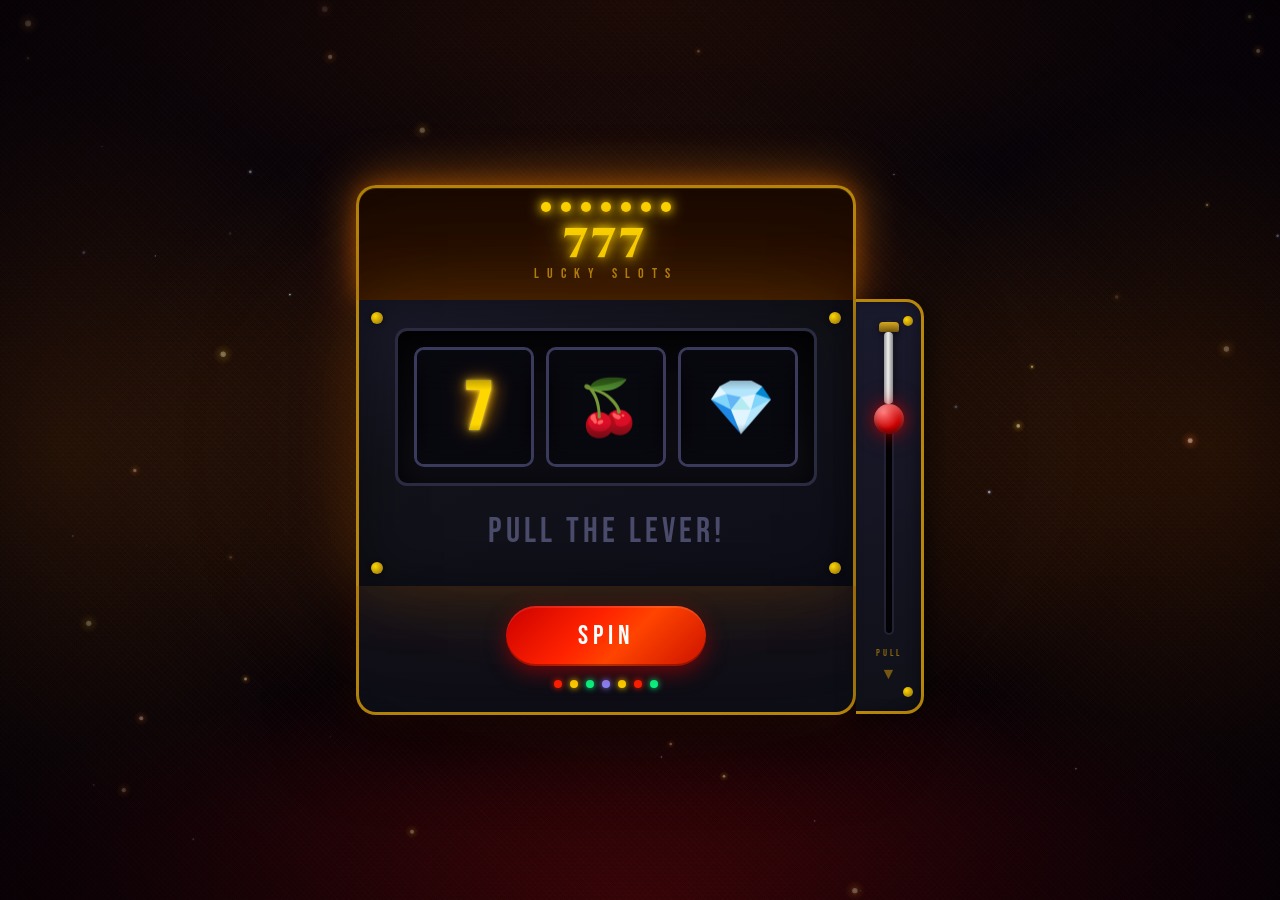
==== 777 jackpot/index.html @ 3c957579 "initial commit" ====
<!doctype html>
<html lang="en">
  <head>
    <meta charset="UTF-8" />
    <meta name="viewport" content="width=device-width, initial-scale=1.0" />
    <title>777 Lucky Slots</title>
    <link
      href="https://fonts.googleapis.com/css2?family=Cinzel+Decorative:wght@700;900&family=Bebas+Neue&family=Rajdhani:wght@400;600;700&display=swap"
      rel="stylesheet"
    />
    <style>
      *,
      *::before,
      *::after {
        box-sizing: border-box;
        margin: 0;
        padding: 0;
      }

      :root {
        --gold: #ffd700;
        --gold-dark: #b8860b;
        --bg-dark: #0a0a0f;
        --accent: #ff4500;
        --green: #00ff88;
        --neon-gold: 0 0 10px #ffd700, 0 0 20px #ffd700, 0 0 40px #b8860b;
      }

      body {
        background: #0a0008;
        min-height: 100vh;
        display: flex;
        align-items: center;
        justify-content: center;
        font-family: "Rajdhani", sans-serif;
        overflow: hidden;
        position: relative;
      }

      /* ── Layer 1: deep casino felt base ── */
      body::before {
        content: "";
        position: fixed;
        inset: 0;
        z-index: 0;
        background:
      /* spotlight halo directly behind machine */
          radial-gradient(
            ellipse 60% 55% at 50% 48%,
            rgba(120, 60, 0, 0.38) 0%,
            transparent 70%
          ),
          /* deep red casino glow from below */
          radial-gradient(
              ellipse 90% 40% at 50% 100%,
              rgba(160, 10, 10, 0.45) 0%,
              transparent 65%
            ),
          /* left amber wall sconce */
          radial-gradient(
              ellipse 35% 60% at 5% 50%,
              rgba(180, 90, 0, 0.22) 0%,
              transparent 70%
            ),
          /* right amber wall sconce */
          radial-gradient(
              ellipse 35% 60% at 95% 50%,
              rgba(180, 90, 0, 0.22) 0%,
              transparent 70%
            ),
          /* top neon bleed */
          radial-gradient(
              ellipse 70% 30% at 50% 0%,
              rgba(100, 40, 0, 0.3) 0%,
              transparent 70%
            ),
          /* base colour — very dark maroon-black */
          linear-gradient(
              160deg,
              #0f0508 0%,
              #080308 40%,
              #0a0205 70%,
              #060106 100%
            );
        pointer-events: none;
      }

      /* ── Layer 2: felt diamond/noise texture via repeating pattern ── */
      body::after {
        content: "";
        position: fixed;
        inset: 0;
        z-index: 1;
        background-image:
      /* subtle diagonal felt weave */
          repeating-linear-gradient(
            45deg,
            transparent 0px,
            transparent 3px,
            rgba(255, 255, 255, 0.012) 3px,
            rgba(255, 255, 255, 0.012) 4px
          ),
          repeating-linear-gradient(
            -45deg,
            transparent 0px,
            transparent 3px,
            rgba(255, 255, 255, 0.008) 3px,
            rgba(255, 255, 255, 0.008) 4px
          ),
          /* scanlines */
          repeating-linear-gradient(
              0deg,
              transparent,
              transparent 2px,
              rgba(0, 0, 0, 0.06) 2px,
              rgba(0, 0, 0, 0.06) 4px
            );
        pointer-events: none;
      }

      /* ── Layer 3: animated floating ember/dust particles (canvas) ── */
      #bg-canvas {
        position: fixed;
        inset: 0;
        width: 100%;
        height: 100%;
        pointer-events: none;
        z-index: 2;
      }

      /* ── Layer 4: vignette frame to pull focus inward ── */
      .vignette {
        position: fixed;
        inset: 0;
        z-index: 3;
        pointer-events: none;
        background: radial-gradient(
          ellipse 85% 85% at 50% 50%,
          transparent 40%,
          rgba(4, 1, 6, 0.55) 75%,
          rgba(2, 0, 4, 0.88) 100%
        );
      }

      #confetti-canvas {
        position: fixed;
        top: 0;
        left: 0;
        width: 100%;
        height: 100%;
        pointer-events: none;
        z-index: 100;
      }

      /* ── outer layout ── */
      .scene {
        position: relative;
        z-index: 2;
        display: flex;
        align-items: stretch;
      }

      .machine-col {
        display: flex;
        flex-direction: column;
        align-items: stretch;
      }

      /* ── MARQUEE ── */
      .marquee {
        background: linear-gradient(180deg, #1a0a00, #2a1200);
        border: 3px solid var(--gold-dark);
        border-bottom: none;
        border-radius: 20px 20px 0 0;
        padding: 14px 60px 18px;
        text-align: center;
        box-shadow:
          0 -6px 50px rgba(255, 140, 0, 0.45),
          0 -2px 20px rgba(255, 100, 0, 0.3),
          inset 0 1px 0 rgba(255, 215, 0, 0.15);
      }
      .marquee-lights {
        display: flex;
        justify-content: center;
        gap: 10px;
        margin-bottom: 8px;
      }
      .marquee-light {
        width: 10px;
        height: 10px;
        border-radius: 50%;
        background: var(--gold);
        box-shadow:
          0 0 8px var(--gold),
          0 0 16px var(--gold);
        animation: blink 1s infinite;
      }
      .marquee-light:nth-child(2) {
        animation-delay: 0.15s;
      }
      .marquee-light:nth-child(3) {
        animation-delay: 0.3s;
      }
      .marquee-light:nth-child(4) {
        animation-delay: 0.45s;
      }
      .marquee-light:nth-child(5) {
        animation-delay: 0.6s;
      }
      .marquee-light:nth-child(6) {
        animation-delay: 0.75s;
      }
      .marquee-light:nth-child(7) {
        animation-delay: 0.9s;
      }
      @keyframes blink {
        0%,
        100% {
          opacity: 1;
        }
        50% {
          opacity: 0.15;
        }
      }

      .marquee h1 {
        font-family: "Cinzel Decorative", serif;
        font-size: 2.6rem;
        font-weight: 900;
        color: var(--gold);
        text-shadow: var(--neon-gold);
        letter-spacing: 4px;
        line-height: 1;
      }
      .marquee-sub {
        font-family: "Bebas Neue", sans-serif;
        font-size: 0.9rem;
        color: var(--gold-dark);
        letter-spacing: 8px;
        margin-top: 3px;
      }

      /* ── MACHINE BODY ── */
      .machine {
        background: linear-gradient(
          160deg,
          #1c1c2e 0%,
          #12121a 40%,
          #0e0e1a 100%
        );
        border: 3px solid var(--gold-dark);
        border-top: none;
        border-bottom: none;
        padding: 28px 36px;
        position: relative;
        width: 500px;
        box-shadow:
          inset 0 0 60px rgba(0, 0, 0, 0.5),
          0 0 60px rgba(180, 100, 0, 0.25),
          0 0 120px rgba(120, 60, 0, 0.18),
          0 0 200px rgba(80, 30, 0, 0.12);
      }
      .rivet {
        position: absolute;
        width: 12px;
        height: 12px;
        border-radius: 50%;
        background: radial-gradient(circle at 35% 35%, #ffd700, #8b6914);
        box-shadow: 0 0 4px rgba(0, 0, 0, 0.5);
      }
      .rivet.tl {
        top: 12px;
        left: 12px;
      }
      .rivet.tr {
        top: 12px;
        right: 12px;
      }
      .rivet.bl {
        bottom: 12px;
        left: 12px;
      }
      .rivet.br {
        bottom: 12px;
        right: 12px;
      }

      /* ── REELS ── */
      .reels-container {
        display: flex;
        gap: 12px;
        justify-content: center;
        background: linear-gradient(180deg, #050508, #0d0d14);
        border: 3px solid #2a2a40;
        border-radius: 12px;
        padding: 16px;
        box-shadow: inset 0 4px 30px rgba(0, 0, 0, 0.8);
        position: relative;
      }
      .payline {
        position: absolute;
        top: 50%;
        left: 0;
        right: 0;
        height: 2px;
        background: linear-gradient(
          90deg,
          transparent,
          rgba(255, 80, 0, 0.5) 20%,
          rgba(255, 80, 0, 0.8) 50%,
          rgba(255, 80, 0, 0.5) 80%,
          transparent
        );
        transform: translateY(-50%);
        pointer-events: none;
        z-index: 10;
      }
      .payline::before,
      .payline::after {
        content: "";
        position: absolute;
        top: 50%;
        transform: translateY(-50%);
        width: 8px;
        height: 8px;
        border-radius: 50%;
        background: var(--accent);
        box-shadow: 0 0 8px var(--accent);
      }
      .payline::before {
        left: 10px;
      }
      .payline::after {
        right: 10px;
      }

      .reel-slot {
        width: 120px;
        height: 120px;
        border: 3px solid #3a3a5c;
        border-radius: 10px;
        overflow: hidden;
        position: relative;
        background: #08080f;
        box-shadow: inset 0 0 20px rgba(0, 0, 0, 0.9);
      }
      .reel-slot::before {
        content: "";
        position: absolute;
        top: 0;
        left: 0;
        right: 0;
        height: 35%;
        background: linear-gradient(
          180deg,
          rgba(8, 8, 15, 1) 0%,
          transparent 100%
        );
        z-index: 5;
        pointer-events: none;
      }
      .reel-slot::after {
        content: "";
        position: absolute;
        bottom: 0;
        left: 0;
        right: 0;
        height: 35%;
        background: linear-gradient(
          0deg,
          rgba(8, 8, 15, 1) 0%,
          transparent 100%
        );
        z-index: 5;
        pointer-events: none;
      }
      .reel-strip {
        display: flex;
        flex-direction: column;
        position: absolute;
        width: 100%;
        will-change: transform;
      }
      .reel-symbol {
        width: 120px;
        height: 120px;
        display: flex;
        align-items: center;
        justify-content: center;
        font-size: 3.4rem;
        flex-shrink: 0;
        user-select: none;
      }
      .reel-symbol.is-seven {
        font-family: "Bebas Neue", sans-serif;
        font-size: 4.2rem;
        font-weight: 900;
        color: #ffd700;
        text-shadow:
          0 0 10px #ffd700,
          0 0 22px #ff8c00,
          0 0 3px #fff;
      }
      .reel-slot.win-glow {
        border-color: var(--gold);
        animation: reelPulse 0.5s ease-in-out infinite alternate;
      }
      @keyframes reelPulse {
        from {
          box-shadow:
            inset 0 0 20px rgba(255, 215, 0, 0.1),
            0 0 20px rgba(255, 215, 0, 0.4);
        }
        to {
          box-shadow:
            inset 0 0 30px rgba(255, 215, 0, 0.2),
            0 0 50px rgba(255, 215, 0, 0.7),
            0 0 80px rgba(255, 165, 0, 0.3);
        }
      }

      /* ── STATUS ── */
      .status-area {
        margin-top: 20px;
        text-align: center;
        height: 52px;
        display: flex;
        align-items: center;
        justify-content: center;
      }
      .status-text {
        font-family: "Bebas Neue", sans-serif;
        font-size: 2.2rem;
        letter-spacing: 4px;
        color: #4a4a6a;
        transition: all 0.3s;
      }
      .status-text.idle {
        color: #4a4a6a;
      }
      .status-text.spinning {
        color: var(--gold-dark);
        animation: spinPulse 0.6s ease-in-out infinite alternate;
      }
      @keyframes spinPulse {
        from {
          opacity: 0.7;
        }
        to {
          opacity: 1;
          text-shadow: 0 0 10px rgba(255, 165, 0, 0.5);
        }
      }
      .status-text.win {
        color: var(--gold);
        text-shadow: var(--neon-gold);
        font-size: 2.6rem;
        animation: jackpotAnim 0.4s ease-in-out infinite alternate;
      }
      @keyframes jackpotAnim {
        from {
          transform: scale(1);
          text-shadow: var(--neon-gold);
        }
        to {
          transform: scale(1.07);
          text-shadow:
            0 0 20px #ffd700,
            0 0 50px #ffd700,
            0 0 100px #b8860b;
        }
      }
      .status-text.lose {
        color: #8a2020;
        font-size: 2rem;
      }

      /* ── BOTTOM PANEL ── */
      .bottom-panel {
        background: linear-gradient(180deg, #12121a 0%, #0e0e16 100%);
        border: 3px solid var(--gold-dark);
        border-top: none;
        border-radius: 0 0 20px 20px;
        padding: 20px 36px 24px;
        display: flex;
        flex-direction: column;
        align-items: center;
        gap: 14px;
        box-shadow:
          0 20px 80px rgba(0, 0, 0, 0.7),
          0 8px 40px rgba(150, 60, 0, 0.2);
      }
      .spin-btn {
        width: 200px;
        height: 60px;
        border: none;
        border-radius: 50px;
        background: linear-gradient(
          135deg,
          #cc0000 0%,
          #ff2200 40%,
          #ff4400 60%,
          #cc1100 100%
        );
        color: white;
        font-family: "Bebas Neue", sans-serif;
        font-size: 1.7rem;
        letter-spacing: 5px;
        cursor: pointer;
        position: relative;
        overflow: hidden;
        box-shadow:
          0 6px 20px rgba(200, 0, 0, 0.5),
          0 2px 0 rgba(255, 255, 255, 0.1) inset,
          0 -2px 0 rgba(0, 0, 0, 0.3) inset;
        transition: all 0.15s;
        outline: none;
      }
      .spin-btn::before {
        content: "";
        position: absolute;
        top: 0;
        left: -100%;
        width: 60%;
        height: 100%;
        background: linear-gradient(
          90deg,
          transparent,
          rgba(255, 255, 255, 0.15),
          transparent
        );
        transform: skewX(-20deg);
        transition: left 0.5s;
      }
      .spin-btn:hover:not(:disabled)::before {
        left: 150%;
      }
      .spin-btn:hover:not(:disabled) {
        transform: translateY(-2px);
        box-shadow:
          0 10px 30px rgba(200, 0, 0, 0.6),
          0 0 40px rgba(255, 50, 0, 0.3),
          0 2px 0 rgba(255, 255, 255, 0.1) inset;
      }
      .spin-btn:active:not(:disabled) {
        transform: translateY(1px);
        box-shadow: 0 2px 10px rgba(200, 0, 0, 0.4);
      }
      .spin-btn:disabled {
        background: linear-gradient(135deg, #4a1a1a, #3a1010);
        color: #7a3a3a;
        cursor: not-allowed;
        box-shadow: none;
      }
      .bottom-lights {
        display: flex;
        gap: 8px;
      }
      .bottom-light {
        width: 8px;
        height: 8px;
        border-radius: 50%;
        animation: blink 1.2s infinite;
      }
      .bottom-light:nth-child(1) {
        background: #ff2200;
        box-shadow: 0 0 6px #ff2200;
      }
      .bottom-light:nth-child(2) {
        background: var(--gold);
        box-shadow: 0 0 6px var(--gold);
        animation-delay: 0.2s;
      }
      .bottom-light:nth-child(3) {
        background: var(--green);
        box-shadow: 0 0 6px var(--green);
        animation-delay: 0.4s;
      }
      .bottom-light:nth-child(4) {
        background: #8888ff;
        box-shadow: 0 0 6px #8888ff;
        animation-delay: 0.6s;
      }
      .bottom-light:nth-child(5) {
        background: var(--gold);
        box-shadow: 0 0 6px var(--gold);
        animation-delay: 0.8s;
      }
      .bottom-light:nth-child(6) {
        background: #ff2200;
        box-shadow: 0 0 6px #ff2200;
        animation-delay: 1s;
      }
      .bottom-light:nth-child(7) {
        background: var(--green);
        box-shadow: 0 0 6px var(--green);
        animation-delay: 1.2s;
      }

      /* ── WIN FLASH ── */
      .win-flash {
        position: fixed;
        inset: 0;
        background: radial-gradient(
          ellipse at center,
          rgba(255, 215, 0, 0.15),
          transparent 70%
        );
        pointer-events: none;
        z-index: 50;
        opacity: 0;
        transition: opacity 0.3s;
      }
      .win-flash.active {
        opacity: 1;
        animation: flashPulse 0.45s ease-in-out 5;
      }
      @keyframes flashPulse {
        0%,
        100% {
          opacity: 0;
        }
        50% {
          opacity: 1;
        }
      }

      /* ══════════════════════════════════════
     LEVER SIDEBAR
  ══════════════════════════════════════ */
      .lever-col {
        display: flex;
        align-items: flex-start;
        /* push lever down so it aligns with machine body, not marquee */
      }

      .lever-housing {
        width: 68px;
        background: linear-gradient(160deg, #1a1a2e, #101018);
        border: 3px solid var(--gold-dark);
        border-left: none;
        border-radius: 0 18px 18px 0;
        display: flex;
        flex-direction: column;
        align-items: center;
        padding: 18px 0 26px;
        position: relative;
        box-shadow:
          6px 0 24px rgba(0, 0, 0, 0.5),
          inset -4px 0 12px rgba(0, 0, 0, 0.3);
        /* height will be set to match machine body + bottom panel by JS */
      }

      /* decorative side rivets */
      .lever-housing::before,
      .lever-housing::after {
        content: "";
        position: absolute;
        right: 8px;
        width: 10px;
        height: 10px;
        border-radius: 50%;
        background: radial-gradient(circle at 35% 35%, #ffd700, #8b6914);
      }
      .lever-housing::before {
        top: 14px;
      }
      .lever-housing::after {
        bottom: 14px;
      }

      /* track groove */
      .lever-track {
        width: 10px;
        flex: 1;
        background: linear-gradient(180deg, #030305, #080810);
        border: 2px solid #222235;
        border-radius: 5px;
        position: relative;
        box-shadow:
          inset 0 2px 10px rgba(0, 0, 0, 0.9),
          inset 0 0 4px rgba(0, 0, 0, 0.6);
        overflow: visible;
      }

      /* the moving arm */
      .lever-arm {
        position: absolute;
        left: 50%;
        top: 0;
        transform: translateX(-50%);
        display: flex;
        flex-direction: column;
        align-items: center;
        cursor: pointer;
        z-index: 4;
        /* top is set by JS */
      }
      .lever-arm:hover .lever-ball {
        box-shadow:
          0 0 22px rgba(255, 60, 0, 0.9),
          0 0 44px rgba(200, 0, 0, 0.6),
          inset 0 3px 8px rgba(255, 255, 255, 0.35);
      }

      /* mount bracket at very top of arm */
      .lever-mount {
        width: 20px;
        height: 10px;
        background: linear-gradient(180deg, #d4a820, #7a5a10);
        border-radius: 4px 4px 2px 2px;
        box-shadow: 0 2px 6px rgba(0, 0, 0, 0.5);
        flex-shrink: 0;
      }

      /* shaft */
      .lever-shaft {
        width: 9px;
        height: 72px;
        background: linear-gradient(90deg, #999 0%, #eee 45%, #888 100%);
        border-radius: 4px;
        box-shadow: 2px 0 6px rgba(0, 0, 0, 0.4);
        flex-shrink: 0;
      }

      /* knob ball */
      .lever-ball {
        width: 30px;
        height: 30px;
        border-radius: 50%;
        background: radial-gradient(
          circle at 33% 28%,
          #ff7777,
          #cc0000 58%,
          #880000
        );
        box-shadow:
          0 0 14px rgba(200, 0, 0, 0.65),
          0 0 28px rgba(255, 0, 0, 0.3),
          inset 0 4px 7px rgba(255, 255, 255, 0.28),
          inset 0 -3px 5px rgba(0, 0, 0, 0.45);
        flex-shrink: 0;
        transition: box-shadow 0.2s;
      }

      /* PULL label + hint arrow */
      .lever-label {
        font-family: "Bebas Neue", sans-serif;
        font-size: 0.6rem;
        letter-spacing: 3px;
        color: var(--gold-dark);
        text-align: center;
        margin-top: 12px;
        user-select: none;
        opacity: 0.7;
      }
      .lever-arrow {
        color: var(--gold-dark);
        font-size: 1rem;
        margin-top: 5px;
        animation: bounce 1.1s ease-in-out infinite;
        opacity: 0.6;
        user-select: none;
      }
      @keyframes bounce {
        0%,
        100% {
          transform: translateY(0);
        }
        50% {
          transform: translateY(6px);
        }
      }
      .lever-arrow.hidden {
        opacity: 0;
        animation: none;
      }
    </style>
  </head>
  <body>
    <canvas id="bg-canvas"></canvas>
    <div class="vignette"></div>
    <canvas id="confetti-canvas"></canvas>
    <div class="win-flash" id="winFlash"></div>

    <div class="scene">
      <!-- ── machine ── -->
      <div class="machine-col">
        <div class="marquee">
          <div class="marquee-lights">
            <div class="marquee-light"></div>
            <div class="marquee-light"></div>
            <div class="marquee-light"></div>
            <div class="marquee-light"></div>
            <div class="marquee-light"></div>
            <div class="marquee-light"></div>
            <div class="marquee-light"></div>
          </div>
          <h1>777</h1>
          <div class="marquee-sub">Lucky Slots</div>
        </div>

        <div class="machine" id="machineBody">
          <div class="rivet tl"></div>
          <div class="rivet tr"></div>
          <div class="rivet bl"></div>
          <div class="rivet br"></div>

          <div class="reels-container">
            <!-- <div class="payline"></div> -->
            <div class="reel-slot" id="reel0">
              <div class="reel-strip" id="strip0"></div>
            </div>
            <div class="reel-slot" id="reel1">
              <div class="reel-strip" id="strip1"></div>
            </div>
            <div class="reel-slot" id="reel2">
              <div class="reel-strip" id="strip2"></div>
            </div>
          </div>

          <div class="status-area">
            <div class="status-text idle" id="statusText">PULL THE LEVER!</div>
          </div>
        </div>

        <div class="bottom-panel" id="bottomPanel">
          <button class="spin-btn" id="spinBtn">SPIN</button>
          <div class="bottom-lights">
            <div class="bottom-light"></div>
            <div class="bottom-light"></div>
            <div class="bottom-light"></div>
            <div class="bottom-light"></div>
            <div class="bottom-light"></div>
            <div class="bottom-light"></div>
            <div class="bottom-light"></div>
          </div>
        </div>
      </div>

      <!-- ── lever ── -->
      <div class="lever-col" id="leverCol">
        <div class="lever-housing" id="leverHousing">
          <div class="lever-track" id="leverTrack">
            <div class="lever-arm" id="leverArm">
              <div class="lever-mount"></div>
              <div class="lever-shaft"></div>
              <div class="lever-ball"></div>
            </div>
          </div>
          <div class="lever-label">PULL</div>
          <div class="lever-arrow" id="leverArrow">▼</div>
        </div>
      </div>
    </div>

    <script>
      // ════════════════════════════════
      // CONFIG
      // ════════════════════════════════
      const SYMBOLS = ["7", "🍒", "💎", "⭐", "🍋", "🔔"];
      const MULTIPLIERS = { 7: 5, "💎": 4, "⭐": 3, "🔔": 3, "🍒": 2, "🍋": 2 };
      const SYM_H = 120;
      const BASE_STRIP = 30;
      const WIN_CHANCE = 0.15; // 15% — feels rewarding
      const MAX_STREAK = 12; // safety net: force win after 12 losses

      const REEL_EXTRA = [6, 8, 10];
      const REEL_DELAY = [0, 700, 1400];
      const REEL_DUR = [1800, 2300, 2800];

      // ════════════════════════════════
      // STATE
      // ════════════════════════════════
      let spinning = false;
      let lossStreak = 0;
      let finalSyms = [];

      // ════════════════════════════════
      // DOM
      // ════════════════════════════════
      const spinBtn = document.getElementById("spinBtn");
      const statusEl = document.getElementById("statusText");
      const winFlash = document.getElementById("winFlash");
      const leverArm = document.getElementById("leverArm");
      const leverTrack = document.getElementById("leverTrack");
      const leverArrow = document.getElementById("leverArrow");
      const strips = [0, 1, 2].map((i) => document.getElementById("strip" + i));
      const reelSlots = [0, 1, 2].map((i) =>
        document.getElementById("reel" + i),
      );

      // ════════════════════════════════
      // SOUND ENGINE  (Web Audio API — no files needed)
      // ════════════════════════════════
      const SFX = (() => {
        let ctx = null;

        function getCtx() {
          if (!ctx)
            ctx = new (window.AudioContext || window.webkitAudioContext)();
          if (ctx.state === "suspended") ctx.resume();
          return ctx;
        }

        // ── helpers ──
        function osc(type, freq, start, dur, gainStart, gainEnd, ac) {
          const g = ac.createGain();
          g.gain.setValueAtTime(gainStart, start);
          g.gain.exponentialRampToValueAtTime(
            Math.max(gainEnd, 0.0001),
            start + dur,
          );
          const o = ac.createOscillator();
          o.type = type;
          o.frequency.setValueAtTime(freq, start);
          o.connect(g);
          g.connect(ac.destination);
          o.start(start);
          o.stop(start + dur + 0.01);
        }

        function oscSlide(
          type,
          freqStart,
          freqEnd,
          start,
          dur,
          gainStart,
          gainEnd,
          ac,
        ) {
          const g = ac.createGain();
          g.gain.setValueAtTime(gainStart, start);
          g.gain.exponentialRampToValueAtTime(
            Math.max(gainEnd, 0.0001),
            start + dur,
          );
          const o = ac.createOscillator();
          o.type = type;
          o.frequency.setValueAtTime(freqStart, start);
          o.frequency.linearRampToValueAtTime(freqEnd, start + dur);
          o.connect(g);
          g.connect(ac.destination);
          o.start(start);
          o.stop(start + dur + 0.01);
        }

        function noise(start, dur, gainVal, ac) {
          const buf = ac.createBuffer(1, ac.sampleRate * dur, ac.sampleRate);
          const d = buf.getChannelData(0);
          for (let i = 0; i < d.length; i++) d[i] = Math.random() * 2 - 1;
          const src = ac.createBufferSource();
          src.buffer = buf;
          const g = ac.createGain();
          g.gain.setValueAtTime(gainVal, start);
          g.gain.exponentialRampToValueAtTime(0.0001, start + dur);
          // band-pass so it sounds like a clunk, not just hiss
          const bp = ac.createBiquadFilter();
          bp.type = "bandpass";
          bp.frequency.value = 800;
          bp.Q.value = 0.8;
          src.connect(bp);
          bp.connect(g);
          g.connect(ac.destination);
          src.start(start);
          src.stop(start + dur + 0.01);
        }

        return {
          // ── Lever pull: mechanical clunk downward ──
          leverPull() {
            const ac = getCtx(),
              t = ac.currentTime;
            noise(t, 0.06, 0.35, ac); // initial thud
            oscSlide("sine", 180, 60, t, 0.12, 0.4, 0.01, ac);
          },

          // ── Lever snap back: spring twang ──
          leverSnap() {
            const ac = getCtx(),
              t = ac.currentTime;
            oscSlide("sine", 400, 220, t, 0.18, 0.3, 0.01, ac);
            noise(t, 0.05, 0.15, ac);
          },

          // ── Reel spinning: continuous whirring tick ──
          // returns a stop function
          reelSpin() {
            const ac = getCtx();
            let running = true;
            let tick = 0;

            function scheduleTick() {
              if (!running) return;
              const t = ac.currentTime;
              const gap = 0.055 - tick * 0.001; // speeds up slightly
              tick = Math.min(tick + 1, 40);

              // each tick: short noise burst + pitched click
              noise(t, 0.025, 0.12, ac);
              osc(
                "square",
                1200 + Math.random() * 400,
                t,
                0.02,
                0.08,
                0.001,
                ac,
              );

              setTimeout(scheduleTick, Math.max(gap * 1000, 30));
            }
            scheduleTick();
            return () => {
              running = false;
            };
          },

          // ── Individual reel stop: satisfying thud ──
          reelStop(idx) {
            const ac = getCtx(),
              t = ac.currentTime;
            const pitches = [140, 110, 90]; // lower pitch per reel
            oscSlide(
              "sine",
              pitches[idx] * 1.4,
              pitches[idx],
              t,
              0.14,
              0.55,
              0.01,
              ac,
            );
            noise(t, 0.09, 0.4, ac);
          },

          // ── WIN: ascending fanfare ──
          win() {
            const ac = getCtx(),
              t = ac.currentTime;
            // triumphant chord arpeggio
            const notes = [523, 659, 784, 1047, 1319]; // C5 E5 G5 C6 E6
            notes.forEach((f, i) => {
              const st = t + i * 0.11;
              osc("sine", f, st, 0.6, 0.5, 0.001, ac);
              osc("triangle", f * 2, st, 0.3, 0.15, 0.001, ac);
            });
            // shimmer on top
            setTimeout(() => {
              const ac2 = getCtx(),
                t2 = ac2.currentTime;
              [1047, 1319, 1568].forEach((f, i) => {
                osc("sine", f, t2 + i * 0.07, 0.5, 0.3, 0.001, ac2);
              });
            }, 620);
          },

          // ── LOSE: short descending wah-wah ──
          lose() {
            const ac = getCtx(),
              t = ac.currentTime;
            oscSlide("sawtooth", 320, 180, t, 0.22, 0.25, 0.001, ac);
            oscSlide("sawtooth", 240, 140, t + 0.24, 0.22, 0.2, 0.001, ac);
            // muffled low thud
            oscSlide("sine", 80, 40, t + 0.05, 0.15, 0.3, 0.001, ac);
          },
        };
      })();

      // ════════════════════════════════
      // LEVER GEOMETRY
      // ════════════════════════════════
      let leverMax = 0;

      function measureLever() {
        const trackH = leverTrack.clientHeight;
        const armH = leverArm.offsetHeight;
        leverMax = Math.max(0, trackH - armH - 4);
      }

      function setLeverPos(px) {
        leverArm.style.top = px + "px";
      }

      // ════════════════════════════════
      // LEVER ANIMATION (Promise-based)
      // ════════════════════════════════
      function animateLever() {
        return new Promise((resolve) => {
          measureLever();
          leverArrow.classList.add("hidden");

          const PULL_MS = 260;
          const RETURN_MS = 420;

          // ── Phase 1: pull DOWN (ease-in quad) ──
          SFX.leverPull();
          const t0 = performance.now();
          (function pullDown(now) {
            const p = Math.min((now - t0) / PULL_MS, 1);
            setLeverPos(leverMax * p * p); // quad ease-in
            if (p < 1) requestAnimationFrame(pullDown);
            else setTimeout(returnUp, 70); // brief pause at bottom
          })(t0);

          // ── Phase 2: spring back UP (elastic-out) ──
          function returnUp() {
            SFX.leverSnap();
            const t1 = performance.now();
            (function springBack(now) {
              const p = Math.min((now - t1) / RETURN_MS, 1);
              // elastic overshoot: bounces slightly past top
              const e = 1 - Math.pow(1 - p, 3) * Math.cos(p * Math.PI * 2.8);
              setLeverPos(leverMax * (1 - e));
              if (p < 1) requestAnimationFrame(springBack);
              else {
                setLeverPos(0);
                leverArrow.classList.remove("hidden");
                resolve();
              }
            })(t1);
          }
        });
      }

      // ════════════════════════════════
      // GAME LOGIC
      // ════════════════════════════════
      function determineResult() {
        const forceWin = lossStreak >= MAX_STREAK;
        const isWin = forceWin || Math.random() < WIN_CHANCE;
        if (isWin) {
          lossStreak = 0;
          const s = SYMBOLS[Math.floor(Math.random() * SYMBOLS.length)];
          return [s, s, s];
        } else {
          lossStreak++;
          let r;
          do {
            r = SYMBOLS.map(
              () => SYMBOLS[Math.floor(Math.random() * SYMBOLS.length)],
            );
          } while (r[0] === r[1] && r[1] === r[2]);
          return r;
        }
      }

      // ════════════════════════════════
      // REEL HELPERS
      // ════════════════════════════════
      const rnd = () => SYMBOLS[Math.floor(Math.random() * SYMBOLS.length)];

      function buildStrip(el) {
        el.innerHTML = "";
        for (let i = 0; i < BASE_STRIP; i++) addSym(el, rnd());
      }

      function addSym(el, txt) {
        const d = document.createElement("div");
        d.className = "reel-symbol" + (txt === "7" ? " is-seven" : "");
        d.textContent = txt;
        el.appendChild(d);
        return d;
      }

      // Update both text and class on an existing node
      function setSym(node, txt) {
        node.textContent = txt;
        node.className = "reel-symbol" + (txt === "7" ? " is-seven" : "");
      }

      // ════════════════════════════════
      // REEL SPIN ANIMATION
      // ════════════════════════════════
      function spinReel(idx, target, onDone) {
        const strip = strips[idx];
        buildStrip(strip);

        const needed = REEL_EXTRA[idx] * BASE_STRIP + BASE_STRIP + 5;
        while (strip.children.length < needed) addSym(strip, rnd());

        // Update BOTH textContent and className so '7' gets its gold style
        const ti = strip.children.length - 3;
        setSym(strip.children[ti], target);

        strip.style.transition = "none";
        strip.style.transform = "translateY(0px)";
        strip.getBoundingClientRect(); // force reflow

        strip.style.transition = `transform ${REEL_DUR[idx]}ms cubic-bezier(0.15,0.65,0.10,1.0)`;
        strip.style.transform = `translateY(${-(ti * SYM_H)}px)`;

        setTimeout(onDone, REEL_DUR[idx]);
      }

      // ════════════════════════════════
      // MAIN SPIN FLOW
      // ════════════════════════════════
      async function doSpin() {
        if (spinning) return;
        spinning = true;
        spinBtn.disabled = true;
        reelSlots.forEach((r) => r.classList.remove("win-glow"));
        setStatus("SPINNING...", "spinning");

        // 1️⃣  Lever pull
        await animateLever();

        // 2️⃣  Pre-determine outcome
        finalSyms = determineResult();

        // 3️⃣  Spin reels left → right with stagger
        const stopSpinSound = SFX.reelSpin(); // start continuous whirring
        let stopped = 0;
        for (let i = 0; i < 3; i++) {
          const idx = i;
          setTimeout(() => {
            spinReel(idx, finalSyms[idx], () => {
              SFX.reelStop(idx); // thud as each reel locks
              if (++stopped === 3) {
                stopSpinSound(); // kill whirring after last reel
                onAllStopped();
              }
            });
          }, REEL_DELAY[i]);
        }
      }

      function onAllStopped() {
        const isWin =
          finalSyms[0] === finalSyms[1] && finalSyms[1] === finalSyms[2];
        if (isWin) {
          reelSlots.forEach((r) => r.classList.add("win-glow"));
          setStatus("JACKPOT WIN!", "win");
          setTimeout(() => SFX.win(), 80); // slight delay so last reelStop clears
          triggerWinFX();
        } else {
          setStatus("TRY AGAIN", "lose");
          setTimeout(() => SFX.lose(), 120);
          setTimeout(() => setStatus("PULL THE LEVER!", "idle"), 1600);
        }
        spinning = false;
        spinBtn.disabled = false;
      }

      // ════════════════════════════════
      // UI HELPERS
      // ════════════════════════════════
      function setStatus(txt, cls) {
        statusEl.textContent = txt;
        statusEl.className = "status-text " + cls;
      }

      // ════════════════════════════════
      // WIN EFFECTS
      // ════════════════════════════════
      function triggerWinFX() {
        winFlash.classList.add("active");
        setTimeout(() => winFlash.classList.remove("active"), 2400);
        startConfetti();
        setTimeout(stopConfetti, 3200);
      }

      // ════════════════════════════════
      // BACKGROUND ATMOSPHERE PARTICLES
      // ════════════════════════════════
      (function bgAtmosphere() {
        const bgCvs = document.getElementById("bg-canvas");
        const bgCtx = bgCvs.getContext("2d");

        function resizeBg() {
          bgCvs.width = innerWidth;
          bgCvs.height = innerHeight;
        }
        window.addEventListener("resize", resizeBg);
        resizeBg();

        // Two types: slow drifting embers + tiny sparkling dust motes
        const particles = [];
        const COUNT = 55;

        function mkBgParticle() {
          const isEmber = Math.random() > 0.45;
          return {
            x: Math.random() * innerWidth,
            y: Math.random() * innerHeight,
            r: isEmber ? Math.random() * 2.2 + 0.8 : Math.random() * 1.2 + 0.3,
            vx: (Math.random() - 0.5) * 0.18,
            vy: -(Math.random() * 0.35 + 0.08), // drift upward slowly
            alpha: Math.random() * 0.5 + 0.1,
            flicker: Math.random() * Math.PI * 2, // phase offset for pulse
            flickerSpeed: Math.random() * 0.04 + 0.01,
            // ember = warm orange/gold, dust = cool white/lavender
            h: isEmber
              ? Math.floor(Math.random() * 30 + 20)
              : Math.floor(Math.random() * 60 + 200),
            s: isEmber ? 90 : 30,
            isEmber,
          };
        }

        for (let i = 0; i < COUNT; i++) particles.push(mkBgParticle());

        function drawBg() {
          bgCtx.clearRect(0, 0, bgCvs.width, bgCvs.height);

          particles.forEach((p) => {
            p.flicker += p.flickerSpeed;
            p.x += p.vx;
            p.y += p.vy;

            // Wrap around edges
            if (p.y < -5) p.y = bgCvs.height + 5;
            if (p.x < -5) p.x = bgCvs.width + 5;
            if (p.x > bgCvs.width + 5) p.x = -5;

            const pulse = 0.5 + 0.5 * Math.sin(p.flicker);
            const a = p.alpha * (0.6 + 0.4 * pulse);

            // Glow halo
            const grd = bgCtx.createRadialGradient(
              p.x,
              p.y,
              0,
              p.x,
              p.y,
              p.r * (p.isEmber ? 4 : 3),
            );
            grd.addColorStop(0, `hsla(${p.h},${p.s}%,70%,${a})`);
            grd.addColorStop(0.4, `hsla(${p.h},${p.s}%,55%,${a * 0.4})`);
            grd.addColorStop(1, `hsla(${p.h},${p.s}%,40%,0)`);
            bgCtx.beginPath();
            bgCtx.arc(p.x, p.y, p.r * (p.isEmber ? 4 : 3), 0, Math.PI * 2);
            bgCtx.fillStyle = grd;
            bgCtx.fill();

            // Core dot
            bgCtx.beginPath();
            bgCtx.arc(p.x, p.y, p.r, 0, Math.PI * 2);
            bgCtx.fillStyle = `hsla(${p.h},${p.s}%,90%,${a * 1.2})`;
            bgCtx.fill();
          });

          requestAnimationFrame(drawBg);
        }
        drawBg();
      })();

      // ════════════════════════════════
      // CONFETTI
      // ════════════════════════════════
      const cvs = document.getElementById("confetti-canvas");
      const cctx = cvs.getContext("2d");
      let cparts = [],
        crun = false;
      const CCOLS = [
        "#FFD700",
        "#FF4500",
        "#00FF88",
        "#FF69B4",
        "#00BFFF",
        "#FF6347",
        "#ADFF2F",
        "#FF1493",
      ];

      function resizeCvs() {
        cvs.width = innerWidth;
        cvs.height = innerHeight;
      }
      addEventListener("resize", resizeCvs);
      resizeCvs();

      function mkPart() {
        return {
          x: cvs.width * Math.random(),
          y: Math.random() * -cvs.height * 0.6,
          w: Math.random() * 10 + 5,
          h: Math.random() * 5 + 4,
          col: CCOLS[Math.floor(Math.random() * CCOLS.length)],
          vy: Math.random() * 3.5 + 2,
          vx: (Math.random() - 0.5) * 1.2,
          ang: Math.random() * Math.PI * 2,
          spin: (Math.random() - 0.5) * 0.25,
          op: 1,
        };
      }
      function startConfetti() {
        crun = true;
        cparts = Array.from({ length: 130 }, mkPart);
        requestAnimationFrame(drawConfetti);
      }
      function stopConfetti() {
        crun = false;
      }
      function drawConfetti() {
        cctx.clearRect(0, 0, cvs.width, cvs.height);
        cparts.forEach((p) => {
          p.y += p.vy;
          p.x += p.vx;
          p.ang += p.spin;
          if (p.y > cvs.height * 0.75)
            p.op = Math.max(
              0,
              1 - (p.y - cvs.height * 0.75) / (cvs.height * 0.25),
            );
          cctx.save();
          cctx.globalAlpha = p.op;
          cctx.translate(p.x, p.y);
          cctx.rotate(p.ang);
          cctx.fillStyle = p.col;
          cctx.fillRect(-p.w / 2, -p.h / 2, p.w, p.h);
          cctx.restore();
        });
        cparts = cparts.filter((p) => p.op > 0 && p.y < cvs.height + 20);
        if (cparts.length || crun) requestAnimationFrame(drawConfetti);
        else cctx.clearRect(0, 0, cvs.width, cvs.height);
      }

      // ════════════════════════════════
      // EVENTS — button OR lever ball
      // ════════════════════════════════
      spinBtn.addEventListener("click", doSpin);
      leverArm.addEventListener("click", doSpin);

      // ════════════════════════════════
      // INIT
      // ════════════════════════════════
      (function init() {
        // Build initial reel strips and show a guaranteed visible symbol (index 0)
        const INIT_SYMS = ["7", "🍒", "💎"]; // one nice symbol per reel
        strips.forEach((s, i) => {
          buildStrip(s);
          // Overwrite index 0 with a known visible symbol
          setSym(s.children[0], INIT_SYMS[i]);
          s.style.transition = "none";
          s.style.transform = "translateY(0px)"; // index 0 is perfectly centred
        });

        // size lever housing to match machine body + bottom panel combined
        requestAnimationFrame(() => {
          const body = document.getElementById("machineBody");
          const bottom = document.getElementById("bottomPanel");
          const totalH = body.offsetHeight + bottom.offsetHeight;
          document.getElementById("leverHousing").style.minHeight =
            totalH + "px";
          // add marquee offset so lever-col aligns with body start
          document.getElementById("leverCol").style.paddingTop =
            document.querySelector(".marquee").offsetHeight + "px";
          measureLever();
          setLeverPos(0);
        });
      })();
    </script>
  </body>
</html>
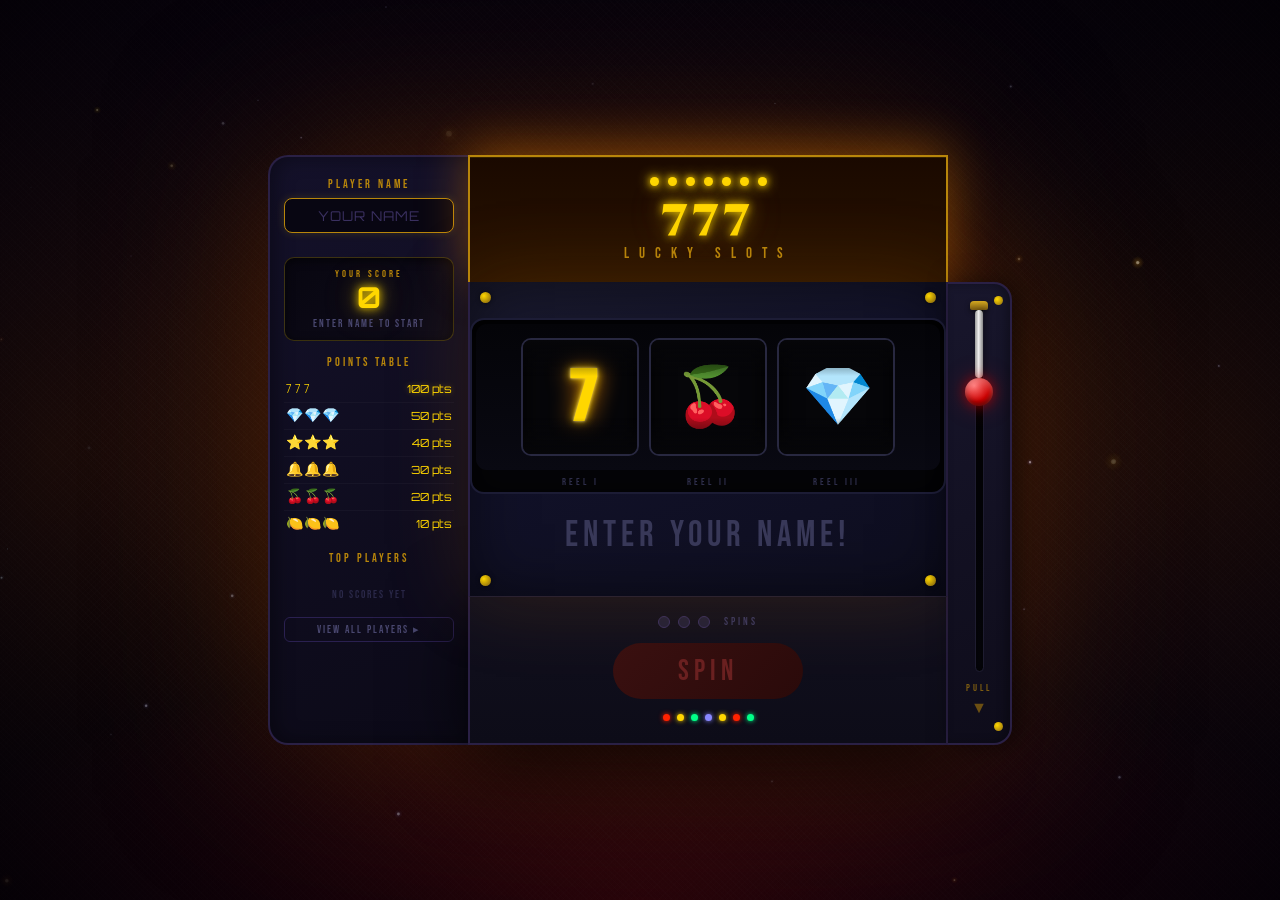
==== commit fd492d32: "game updates" ====
--- a/777 jackpot/index.html
+++ b/777 jackpot/index.html
@@ -5,786 +5,102 @@
     <meta name="viewport" content="width=device-width, initial-scale=1.0" />
     <title>777 Lucky Slots</title>
     <link
-      href="https://fonts.googleapis.com/css2?family=Cinzel+Decorative:wght@700;900&family=Bebas+Neue&family=Rajdhani:wght@400;600;700&display=swap"
+      href="https://fonts.googleapis.com/css2?family=Cinzel+Decorative:wght@700;900&family=Bebas+Neue&family=Rajdhani:wght@400;600;700&family=Orbitron:wght@400;700;900&display=swap"
       rel="stylesheet"
     />
-    <style>
-      *,
-      *::before,
-      *::after {
-        box-sizing: border-box;
-        margin: 0;
-        padding: 0;
-      }
+    <link rel="shortcut icon" href="favicon.png" type="image/x-icon" />
+    <link rel="stylesheet" href="style.css" />
+  </head>
 
-      :root {
-        --gold: #ffd700;
-        --gold-dark: #b8860b;
-        --bg-dark: #0a0a0f;
-        --accent: #ff4500;
-        --green: #00ff88;
-        --neon-gold: 0 0 10px #ffd700, 0 0 20px #ffd700, 0 0 40px #b8860b;
-      }
-
-      body {
-        background: #0a0008;
-        min-height: 100vh;
-        display: flex;
-        align-items: center;
-        justify-content: center;
-        font-family: "Rajdhani", sans-serif;
-        overflow: hidden;
-        position: relative;
-      }
-
-      /* ── Layer 1: deep casino felt base ── */
-      body::before {
-        content: "";
-        position: fixed;
-        inset: 0;
-        z-index: 0;
-        background:
-      /* spotlight halo directly behind machine */
-          radial-gradient(
-            ellipse 60% 55% at 50% 48%,
-            rgba(120, 60, 0, 0.38) 0%,
-            transparent 70%
-          ),
-          /* deep red casino glow from below */
-          radial-gradient(
-              ellipse 90% 40% at 50% 100%,
-              rgba(160, 10, 10, 0.45) 0%,
-              transparent 65%
-            ),
-          /* left amber wall sconce */
-          radial-gradient(
-              ellipse 35% 60% at 5% 50%,
-              rgba(180, 90, 0, 0.22) 0%,
-              transparent 70%
-            ),
-          /* right amber wall sconce */
-          radial-gradient(
-              ellipse 35% 60% at 95% 50%,
-              rgba(180, 90, 0, 0.22) 0%,
-              transparent 70%
-            ),
-          /* top neon bleed */
-          radial-gradient(
-              ellipse 70% 30% at 50% 0%,
-              rgba(100, 40, 0, 0.3) 0%,
-              transparent 70%
-            ),
-          /* base colour — very dark maroon-black */
-          linear-gradient(
-              160deg,
-              #0f0508 0%,
-              #080308 40%,
-              #0a0205 70%,
-              #060106 100%
-            );
-        pointer-events: none;
-      }
-
-      /* ── Layer 2: felt diamond/noise texture via repeating pattern ── */
-      body::after {
-        content: "";
-        position: fixed;
-        inset: 0;
-        z-index: 1;
-        background-image:
-      /* subtle diagonal felt weave */
-          repeating-linear-gradient(
-            45deg,
-            transparent 0px,
-            transparent 3px,
-            rgba(255, 255, 255, 0.012) 3px,
-            rgba(255, 255, 255, 0.012) 4px
-          ),
-          repeating-linear-gradient(
-            -45deg,
-            transparent 0px,
-            transparent 3px,
-            rgba(255, 255, 255, 0.008) 3px,
-            rgba(255, 255, 255, 0.008) 4px
-          ),
-          /* scanlines */
-          repeating-linear-gradient(
-              0deg,
-              transparent,
-              transparent 2px,
-              rgba(0, 0, 0, 0.06) 2px,
-              rgba(0, 0, 0, 0.06) 4px
-            );
-        pointer-events: none;
-      }
-
-      /* ── Layer 3: animated floating ember/dust particles (canvas) ── */
-      #bg-canvas {
-        position: fixed;
-        inset: 0;
-        width: 100%;
-        height: 100%;
-        pointer-events: none;
-        z-index: 2;
-      }
-
-      /* ── Layer 4: vignette frame to pull focus inward ── */
-      .vignette {
-        position: fixed;
-        inset: 0;
-        z-index: 3;
-        pointer-events: none;
-        background: radial-gradient(
-          ellipse 85% 85% at 50% 50%,
-          transparent 40%,
-          rgba(4, 1, 6, 0.55) 75%,
-          rgba(2, 0, 4, 0.88) 100%
-        );
-      }
-
-      #confetti-canvas {
-        position: fixed;
-        top: 0;
-        left: 0;
-        width: 100%;
-        height: 100%;
-        pointer-events: none;
-        z-index: 100;
-      }
-
-      /* ── outer layout ── */
-      .scene {
-        position: relative;
-        z-index: 2;
-        display: flex;
-        align-items: stretch;
-      }
-
-      .machine-col {
-        display: flex;
-        flex-direction: column;
-        align-items: stretch;
-      }
-
-      /* ── MARQUEE ── */
-      .marquee {
-        background: linear-gradient(180deg, #1a0a00, #2a1200);
-        border: 3px solid var(--gold-dark);
-        border-bottom: none;
-        border-radius: 20px 20px 0 0;
-        padding: 14px 60px 18px;
-        text-align: center;
-        box-shadow:
-          0 -6px 50px rgba(255, 140, 0, 0.45),
-          0 -2px 20px rgba(255, 100, 0, 0.3),
-          inset 0 1px 0 rgba(255, 215, 0, 0.15);
-      }
-      .marquee-lights {
-        display: flex;
-        justify-content: center;
-        gap: 10px;
-        margin-bottom: 8px;
-      }
-      .marquee-light {
-        width: 10px;
-        height: 10px;
-        border-radius: 50%;
-        background: var(--gold);
-        box-shadow:
-          0 0 8px var(--gold),
-          0 0 16px var(--gold);
-        animation: blink 1s infinite;
-      }
-      .marquee-light:nth-child(2) {
-        animation-delay: 0.15s;
-      }
-      .marquee-light:nth-child(3) {
-        animation-delay: 0.3s;
-      }
-      .marquee-light:nth-child(4) {
-        animation-delay: 0.45s;
-      }
-      .marquee-light:nth-child(5) {
-        animation-delay: 0.6s;
-      }
-      .marquee-light:nth-child(6) {
-        animation-delay: 0.75s;
-      }
-      .marquee-light:nth-child(7) {
-        animation-delay: 0.9s;
-      }
-      @keyframes blink {
-        0%,
-        100% {
-          opacity: 1;
-        }
-        50% {
-          opacity: 0.15;
-        }
-      }
-
-      .marquee h1 {
-        font-family: "Cinzel Decorative", serif;
-        font-size: 2.6rem;
-        font-weight: 900;
-        color: var(--gold);
-        text-shadow: var(--neon-gold);
-        letter-spacing: 4px;
-        line-height: 1;
-      }
-      .marquee-sub {
-        font-family: "Bebas Neue", sans-serif;
-        font-size: 0.9rem;
-        color: var(--gold-dark);
-        letter-spacing: 8px;
-        margin-top: 3px;
-      }
-
-      /* ── MACHINE BODY ── */
-      .machine {
-        background: linear-gradient(
-          160deg,
-          #1c1c2e 0%,
-          #12121a 40%,
-          #0e0e1a 100%
-        );
-        border: 3px solid var(--gold-dark);
-        border-top: none;
-        border-bottom: none;
-        padding: 28px 36px;
-        position: relative;
-        width: 500px;
-        box-shadow:
-          inset 0 0 60px rgba(0, 0, 0, 0.5),
-          0 0 60px rgba(180, 100, 0, 0.25),
-          0 0 120px rgba(120, 60, 0, 0.18),
-          0 0 200px rgba(80, 30, 0, 0.12);
-      }
-      .rivet {
-        position: absolute;
-        width: 12px;
-        height: 12px;
-        border-radius: 50%;
-        background: radial-gradient(circle at 35% 35%, #ffd700, #8b6914);
-        box-shadow: 0 0 4px rgba(0, 0, 0, 0.5);
-      }
-      .rivet.tl {
-        top: 12px;
-        left: 12px;
-      }
-      .rivet.tr {
-        top: 12px;
-        right: 12px;
-      }
-      .rivet.bl {
-        bottom: 12px;
-        left: 12px;
-      }
-      .rivet.br {
-        bottom: 12px;
-        right: 12px;
-      }
-
-      /* ── REELS ── */
-      .reels-container {
-        display: flex;
-        gap: 12px;
-        justify-content: center;
-        background: linear-gradient(180deg, #050508, #0d0d14);
-        border: 3px solid #2a2a40;
-        border-radius: 12px;
-        padding: 16px;
-        box-shadow: inset 0 4px 30px rgba(0, 0, 0, 0.8);
-        position: relative;
-      }
-      .payline {
-        position: absolute;
-        top: 50%;
-        left: 0;
-        right: 0;
-        height: 2px;
-        background: linear-gradient(
-          90deg,
-          transparent,
-          rgba(255, 80, 0, 0.5) 20%,
-          rgba(255, 80, 0, 0.8) 50%,
-          rgba(255, 80, 0, 0.5) 80%,
-          transparent
-        );
-        transform: translateY(-50%);
-        pointer-events: none;
-        z-index: 10;
-      }
-      .payline::before,
-      .payline::after {
-        content: "";
-        position: absolute;
-        top: 50%;
-        transform: translateY(-50%);
-        width: 8px;
-        height: 8px;
-        border-radius: 50%;
-        background: var(--accent);
-        box-shadow: 0 0 8px var(--accent);
-      }
-      .payline::before {
-        left: 10px;
-      }
-      .payline::after {
-        right: 10px;
-      }
-
-      .reel-slot {
-        width: 120px;
-        height: 120px;
-        border: 3px solid #3a3a5c;
-        border-radius: 10px;
-        overflow: hidden;
-        position: relative;
-        background: #08080f;
-        box-shadow: inset 0 0 20px rgba(0, 0, 0, 0.9);
-      }
-      .reel-slot::before {
-        content: "";
-        position: absolute;
-        top: 0;
-        left: 0;
-        right: 0;
-        height: 35%;
-        background: linear-gradient(
-          180deg,
-          rgba(8, 8, 15, 1) 0%,
-          transparent 100%
-        );
-        z-index: 5;
-        pointer-events: none;
-      }
-      .reel-slot::after {
-        content: "";
-        position: absolute;
-        bottom: 0;
-        left: 0;
-        right: 0;
-        height: 35%;
-        background: linear-gradient(
-          0deg,
-          rgba(8, 8, 15, 1) 0%,
-          transparent 100%
-        );
-        z-index: 5;
-        pointer-events: none;
-      }
-      .reel-strip {
-        display: flex;
-        flex-direction: column;
-        position: absolute;
-        width: 100%;
-        will-change: transform;
-      }
-      .reel-symbol {
-        width: 120px;
-        height: 120px;
-        display: flex;
-        align-items: center;
-        justify-content: center;
-        font-size: 3.4rem;
-        flex-shrink: 0;
-        user-select: none;
-      }
-      .reel-symbol.is-seven {
-        font-family: "Bebas Neue", sans-serif;
-        font-size: 4.2rem;
-        font-weight: 900;
-        color: #ffd700;
-        text-shadow:
-          0 0 10px #ffd700,
-          0 0 22px #ff8c00,
-          0 0 3px #fff;
-      }
-      .reel-slot.win-glow {
-        border-color: var(--gold);
-        animation: reelPulse 0.5s ease-in-out infinite alternate;
-      }
-      @keyframes reelPulse {
-        from {
-          box-shadow:
-            inset 0 0 20px rgba(255, 215, 0, 0.1),
-            0 0 20px rgba(255, 215, 0, 0.4);
-        }
-        to {
-          box-shadow:
-            inset 0 0 30px rgba(255, 215, 0, 0.2),
-            0 0 50px rgba(255, 215, 0, 0.7),
-            0 0 80px rgba(255, 165, 0, 0.3);
-        }
-      }
-
-      /* ── STATUS ── */
-      .status-area {
-        margin-top: 20px;
-        text-align: center;
-        height: 52px;
-        display: flex;
-        align-items: center;
-        justify-content: center;
-      }
-      .status-text {
-        font-family: "Bebas Neue", sans-serif;
-        font-size: 2.2rem;
-        letter-spacing: 4px;
-        color: #4a4a6a;
-        transition: all 0.3s;
-      }
-      .status-text.idle {
-        color: #4a4a6a;
-      }
-      .status-text.spinning {
-        color: var(--gold-dark);
-        animation: spinPulse 0.6s ease-in-out infinite alternate;
-      }
-      @keyframes spinPulse {
-        from {
-          opacity: 0.7;
-        }
-        to {
-          opacity: 1;
-          text-shadow: 0 0 10px rgba(255, 165, 0, 0.5);
-        }
-      }
-      .status-text.win {
-        color: var(--gold);
-        text-shadow: var(--neon-gold);
-        font-size: 2.6rem;
-        animation: jackpotAnim 0.4s ease-in-out infinite alternate;
-      }
-      @keyframes jackpotAnim {
-        from {
-          transform: scale(1);
-          text-shadow: var(--neon-gold);
-        }
-        to {
-          transform: scale(1.07);
-          text-shadow:
-            0 0 20px #ffd700,
-            0 0 50px #ffd700,
-            0 0 100px #b8860b;
-        }
-      }
-      .status-text.lose {
-        color: #8a2020;
-        font-size: 2rem;
-      }
-
-      /* ── BOTTOM PANEL ── */
-      .bottom-panel {
-        background: linear-gradient(180deg, #12121a 0%, #0e0e16 100%);
-        border: 3px solid var(--gold-dark);
-        border-top: none;
-        border-radius: 0 0 20px 20px;
-        padding: 20px 36px 24px;
-        display: flex;
-        flex-direction: column;
-        align-items: center;
-        gap: 14px;
-        box-shadow:
-          0 20px 80px rgba(0, 0, 0, 0.7),
-          0 8px 40px rgba(150, 60, 0, 0.2);
-      }
-      .spin-btn {
-        width: 200px;
-        height: 60px;
-        border: none;
-        border-radius: 50px;
-        background: linear-gradient(
-          135deg,
-          #cc0000 0%,
-          #ff2200 40%,
-          #ff4400 60%,
-          #cc1100 100%
-        );
-        color: white;
-        font-family: "Bebas Neue", sans-serif;
-        font-size: 1.7rem;
-        letter-spacing: 5px;
-        cursor: pointer;
-        position: relative;
-        overflow: hidden;
-        box-shadow:
-          0 6px 20px rgba(200, 0, 0, 0.5),
-          0 2px 0 rgba(255, 255, 255, 0.1) inset,
-          0 -2px 0 rgba(0, 0, 0, 0.3) inset;
-        transition: all 0.15s;
-        outline: none;
-      }
-      .spin-btn::before {
-        content: "";
-        position: absolute;
-        top: 0;
-        left: -100%;
-        width: 60%;
-        height: 100%;
-        background: linear-gradient(
-          90deg,
-          transparent,
-          rgba(255, 255, 255, 0.15),
-          transparent
-        );
-        transform: skewX(-20deg);
-        transition: left 0.5s;
-      }
-      .spin-btn:hover:not(:disabled)::before {
-        left: 150%;
-      }
-      .spin-btn:hover:not(:disabled) {
-        transform: translateY(-2px);
-        box-shadow:
-          0 10px 30px rgba(200, 0, 0, 0.6),
-          0 0 40px rgba(255, 50, 0, 0.3),
-          0 2px 0 rgba(255, 255, 255, 0.1) inset;
-      }
-      .spin-btn:active:not(:disabled) {
-        transform: translateY(1px);
-        box-shadow: 0 2px 10px rgba(200, 0, 0, 0.4);
-      }
-      .spin-btn:disabled {
-        background: linear-gradient(135deg, #4a1a1a, #3a1010);
-        color: #7a3a3a;
-        cursor: not-allowed;
-        box-shadow: none;
-      }
-      .bottom-lights {
-        display: flex;
-        gap: 8px;
-      }
-      .bottom-light {
-        width: 8px;
-        height: 8px;
-        border-radius: 50%;
-        animation: blink 1.2s infinite;
-      }
-      .bottom-light:nth-child(1) {
-        background: #ff2200;
-        box-shadow: 0 0 6px #ff2200;
-      }
-      .bottom-light:nth-child(2) {
-        background: var(--gold);
-        box-shadow: 0 0 6px var(--gold);
-        animation-delay: 0.2s;
-      }
-      .bottom-light:nth-child(3) {
-        background: var(--green);
-        box-shadow: 0 0 6px var(--green);
-        animation-delay: 0.4s;
-      }
-      .bottom-light:nth-child(4) {
-        background: #8888ff;
-        box-shadow: 0 0 6px #8888ff;
-        animation-delay: 0.6s;
-      }
-      .bottom-light:nth-child(5) {
-        background: var(--gold);
-        box-shadow: 0 0 6px var(--gold);
-        animation-delay: 0.8s;
-      }
-      .bottom-light:nth-child(6) {
-        background: #ff2200;
-        box-shadow: 0 0 6px #ff2200;
-        animation-delay: 1s;
-      }
-      .bottom-light:nth-child(7) {
-        background: var(--green);
-        box-shadow: 0 0 6px var(--green);
-        animation-delay: 1.2s;
-      }
-
-      /* ── WIN FLASH ── */
-      .win-flash {
-        position: fixed;
-        inset: 0;
-        background: radial-gradient(
-          ellipse at center,
-          rgba(255, 215, 0, 0.15),
-          transparent 70%
-        );
-        pointer-events: none;
-        z-index: 50;
-        opacity: 0;
-        transition: opacity 0.3s;
-      }
-      .win-flash.active {
-        opacity: 1;
-        animation: flashPulse 0.45s ease-in-out 5;
-      }
-      @keyframes flashPulse {
-        0%,
-        100% {
-          opacity: 0;
-        }
-        50% {
-          opacity: 1;
-        }
-      }
-
-      /* ══════════════════════════════════════
-     LEVER SIDEBAR
-  ══════════════════════════════════════ */
-      .lever-col {
-        display: flex;
-        align-items: flex-start;
-        /* push lever down so it aligns with machine body, not marquee */
-      }
-
-      .lever-housing {
-        width: 68px;
-        background: linear-gradient(160deg, #1a1a2e, #101018);
-        border: 3px solid var(--gold-dark);
-        border-left: none;
-        border-radius: 0 18px 18px 0;
-        display: flex;
-        flex-direction: column;
-        align-items: center;
-        padding: 18px 0 26px;
-        position: relative;
-        box-shadow:
-          6px 0 24px rgba(0, 0, 0, 0.5),
-          inset -4px 0 12px rgba(0, 0, 0, 0.3);
-        /* height will be set to match machine body + bottom panel by JS */
-      }
-
-      /* decorative side rivets */
-      .lever-housing::before,
-      .lever-housing::after {
-        content: "";
-        position: absolute;
-        right: 8px;
-        width: 10px;
-        height: 10px;
-        border-radius: 50%;
-        background: radial-gradient(circle at 35% 35%, #ffd700, #8b6914);
-      }
-      .lever-housing::before {
-        top: 14px;
-      }
-      .lever-housing::after {
-        bottom: 14px;
-      }
-
-      /* track groove */
-      .lever-track {
-        width: 10px;
-        flex: 1;
-        background: linear-gradient(180deg, #030305, #080810);
-        border: 2px solid #222235;
-        border-radius: 5px;
-        position: relative;
-        box-shadow:
-          inset 0 2px 10px rgba(0, 0, 0, 0.9),
-          inset 0 0 4px rgba(0, 0, 0, 0.6);
-        overflow: visible;
-      }
-
-      /* the moving arm */
-      .lever-arm {
-        position: absolute;
-        left: 50%;
-        top: 0;
-        transform: translateX(-50%);
-        display: flex;
-        flex-direction: column;
-        align-items: center;
-        cursor: pointer;
-        z-index: 4;
-        /* top is set by JS */
-      }
-      .lever-arm:hover .lever-ball {
-        box-shadow:
-          0 0 22px rgba(255, 60, 0, 0.9),
-          0 0 44px rgba(200, 0, 0, 0.6),
-          inset 0 3px 8px rgba(255, 255, 255, 0.35);
-      }
-
-      /* mount bracket at very top of arm */
-      .lever-mount {
-        width: 20px;
-        height: 10px;
-        background: linear-gradient(180deg, #d4a820, #7a5a10);
-        border-radius: 4px 4px 2px 2px;
-        box-shadow: 0 2px 6px rgba(0, 0, 0, 0.5);
-        flex-shrink: 0;
-      }
-
-      /* shaft */
-      .lever-shaft {
-        width: 9px;
-        height: 72px;
-        background: linear-gradient(90deg, #999 0%, #eee 45%, #888 100%);
-        border-radius: 4px;
-        box-shadow: 2px 0 6px rgba(0, 0, 0, 0.4);
-        flex-shrink: 0;
-      }
-
-      /* knob ball */
-      .lever-ball {
-        width: 30px;
-        height: 30px;
-        border-radius: 50%;
-        background: radial-gradient(
-          circle at 33% 28%,
-          #ff7777,
-          #cc0000 58%,
-          #880000
-        );
-        box-shadow:
-          0 0 14px rgba(200, 0, 0, 0.65),
-          0 0 28px rgba(255, 0, 0, 0.3),
-          inset 0 4px 7px rgba(255, 255, 255, 0.28),
-          inset 0 -3px 5px rgba(0, 0, 0, 0.45);
-        flex-shrink: 0;
-        transition: box-shadow 0.2s;
-      }
-
-      /* PULL label + hint arrow */
-      .lever-label {
-        font-family: "Bebas Neue", sans-serif;
-        font-size: 0.6rem;
-        letter-spacing: 3px;
-        color: var(--gold-dark);
-        text-align: center;
-        margin-top: 12px;
-        user-select: none;
-        opacity: 0.7;
-      }
-      .lever-arrow {
-        color: var(--gold-dark);
-        font-size: 1rem;
-        margin-top: 5px;
-        animation: bounce 1.1s ease-in-out infinite;
-        opacity: 0.6;
-        user-select: none;
-      }
-      @keyframes bounce {
-        0%,
-        100% {
-          transform: translateY(0);
-        }
-        50% {
-          transform: translateY(6px);
-        }
-      }
-      .lever-arrow.hidden {
-        opacity: 0;
-        animation: none;
-      }
-    </style>
-  </head>
   <body>
     <canvas id="bg-canvas"></canvas>
+
     <div class="vignette"></div>
+
     <canvas id="confetti-canvas"></canvas>
+
     <div class="win-flash" id="winFlash"></div>
 
+    <div class="modal-overlay" id="modalOverlay">
+      <div class="modal-box">
+        <div class="modal-title">🏆 LEADERBOARD</div>
+        <div class="modal-list" id="modalList"></div>
+        <div class="modal-close" id="modalClose">✕ CLOSE</div>
+      </div>
+    </div>
+
     <div class="scene">
-      <!-- ── machine ── -->
+      <div class="left-panel" id="leftPanel">
+        <div class="name-box">
+          <div class="panel-label">PLAYER NAME</div>
+          <input
+            class="name-input"
+            id="nameInput"
+            type="text"
+            maxlength="12"
+            placeholder="YOUR NAME"
+            autocomplete="off"
+            spellcheck="false"
+          />
+          <div class="name-err" id="nameErr"></div>
+        </div>
+
+        <div class="score-display">
+          <div class="score-label">YOUR SCORE</div>
+          <div class="score-value" id="scoreVal">0</div>
+          <div class="score-spins" id="scoreSpinsLeft">ENTER NAME TO START</div>
+        </div>
+
+        <div class="paytable-mini">
+          <div class="panel-label">POINTS TABLE</div>
+          <div class="pt-row">
+            <div class="pt-syms">7 7 7</div>
+            <div class="pt-pts jackpot">100 pts</div>
+          </div>
+          <div class="pt-row">
+            <div class="pt-syms">💎💎💎</div>
+            <div class="pt-pts">50 pts</div>
+          </div>
+          <div class="pt-row">
+            <div class="pt-syms">⭐⭐⭐</div>
+            <div class="pt-pts">40 pts</div>
+          </div>
+          <div class="pt-row">
+            <div class="pt-syms">🔔🔔🔔</div>
+            <div class="pt-pts">30 pts</div>
+          </div>
+          <div class="pt-row">
+            <div class="pt-syms">🍒🍒🍒</div>
+            <div class="pt-pts">20 pts</div>
+          </div>
+          <div class="pt-row" style="border: none">
+            <div class="pt-syms">🍋🍋🍋</div>
+            <div class="pt-pts">10 pts</div>
+          </div>
+        </div>
+
+        <div class="leaderboard">
+          <div class="panel-label">TOP PLAYERS</div>
+          <div class="lb-top3" id="lbTop3">
+            <div
+              style="
+                font-family: &quot;Bebas Neue&quot;, sans-serif;
+                font-size: 0.6rem;
+                letter-spacing: 2px;
+                color: #2a2848;
+                text-align: center;
+                padding: 10px 0;
+              "
+            >
+              NO SCORES YET
+            </div>
+          </div>
+          <button class="view-all-btn" id="viewAllBtn">
+            VIEW ALL PLAYERS ▸
+          </button>
+        </div>
+      </div>
+
       <div class="machine-col">
         <div class="marquee">
           <div class="marquee-lights">
@@ -806,26 +122,41 @@
           <div class="rivet bl"></div>
           <div class="rivet br"></div>
 
-          <div class="reels-container">
-            <!-- <div class="payline"></div> -->
-            <div class="reel-slot" id="reel0">
-              <div class="reel-strip" id="strip0"></div>
+          <div class="reels-wrapper">
+            <div class="reels-inner">
+              <div class="reel-slot" id="reel0">
+                <div class="reel-strip" id="strip0"></div>
+              </div>
+              <div class="reel-slot" id="reel1">
+                <div class="reel-strip" id="strip1"></div>
+              </div>
+              <div class="reel-slot" id="reel2">
+                <div class="reel-strip" id="strip2"></div>
+              </div>
             </div>
-            <div class="reel-slot" id="reel1">
-              <div class="reel-strip" id="strip1"></div>
-            </div>
-            <div class="reel-slot" id="reel2">
-              <div class="reel-strip" id="strip2"></div>
+            <div class="reel-labels">
+              <div class="reel-lbl">REEL I</div>
+              <div class="reel-lbl">REEL II</div>
+              <div class="reel-lbl">REEL III</div>
             </div>
           </div>
 
           <div class="status-area">
-            <div class="status-text idle" id="statusText">PULL THE LEVER!</div>
+            <div class="status-text idle" id="statusText">ENTER YOUR NAME!</div>
+            <div class="win-pts" id="winPts"></div>
           </div>
         </div>
 
         <div class="bottom-panel" id="bottomPanel">
-          <button class="spin-btn" id="spinBtn">SPIN</button>
+          <div class="spin-indicator">
+            <div class="spin-dot" id="dot0"></div>
+            <div class="spin-dot" id="dot1"></div>
+            <div class="spin-dot" id="dot2"></div>
+            <div class="spin-label">SPINS</div>
+          </div>
+
+          <button class="spin-btn" id="spinBtn" disabled>SPIN</button>
+
           <div class="bottom-lights">
             <div class="bottom-light"></div>
             <div class="bottom-light"></div>
@@ -838,7 +169,6 @@
         </div>
       </div>
 
-      <!-- ── lever ── -->
       <div class="lever-col" id="leverCol">
         <div class="lever-housing" id="leverHousing">
           <div class="lever-track" id="leverTrack">
@@ -854,604 +184,6 @@
       </div>
     </div>
 
-    <script>
-      // ════════════════════════════════
-      // CONFIG
-      // ════════════════════════════════
-      const SYMBOLS = ["7", "🍒", "💎", "⭐", "🍋", "🔔"];
-      const MULTIPLIERS = { 7: 5, "💎": 4, "⭐": 3, "🔔": 3, "🍒": 2, "🍋": 2 };
-      const SYM_H = 120;
-      const BASE_STRIP = 30;
-      const WIN_CHANCE = 0.15; // 15% — feels rewarding
-      const MAX_STREAK = 12; // safety net: force win after 12 losses
-
-      const REEL_EXTRA = [6, 8, 10];
-      const REEL_DELAY = [0, 700, 1400];
-      const REEL_DUR = [1800, 2300, 2800];
-
-      // ════════════════════════════════
-      // STATE
-      // ════════════════════════════════
-      let spinning = false;
-      let lossStreak = 0;
-      let finalSyms = [];
-
-      // ════════════════════════════════
-      // DOM
-      // ════════════════════════════════
-      const spinBtn = document.getElementById("spinBtn");
-      const statusEl = document.getElementById("statusText");
-      const winFlash = document.getElementById("winFlash");
-      const leverArm = document.getElementById("leverArm");
-      const leverTrack = document.getElementById("leverTrack");
-      const leverArrow = document.getElementById("leverArrow");
-      const strips = [0, 1, 2].map((i) => document.getElementById("strip" + i));
-      const reelSlots = [0, 1, 2].map((i) =>
-        document.getElementById("reel" + i),
-      );
-
-      // ════════════════════════════════
-      // SOUND ENGINE  (Web Audio API — no files needed)
-      // ════════════════════════════════
-      const SFX = (() => {
-        let ctx = null;
-
-        function getCtx() {
-          if (!ctx)
-            ctx = new (window.AudioContext || window.webkitAudioContext)();
-          if (ctx.state === "suspended") ctx.resume();
-          return ctx;
-        }
-
-        // ── helpers ──
-        function osc(type, freq, start, dur, gainStart, gainEnd, ac) {
-          const g = ac.createGain();
-          g.gain.setValueAtTime(gainStart, start);
-          g.gain.exponentialRampToValueAtTime(
-            Math.max(gainEnd, 0.0001),
-            start + dur,
-          );
-          const o = ac.createOscillator();
-          o.type = type;
-          o.frequency.setValueAtTime(freq, start);
-          o.connect(g);
-          g.connect(ac.destination);
-          o.start(start);
-          o.stop(start + dur + 0.01);
-        }
-
-        function oscSlide(
-          type,
-          freqStart,
-          freqEnd,
-          start,
-          dur,
-          gainStart,
-          gainEnd,
-          ac,
-        ) {
-          const g = ac.createGain();
-          g.gain.setValueAtTime(gainStart, start);
-          g.gain.exponentialRampToValueAtTime(
-            Math.max(gainEnd, 0.0001),
-            start + dur,
-          );
-          const o = ac.createOscillator();
-          o.type = type;
-          o.frequency.setValueAtTime(freqStart, start);
-          o.frequency.linearRampToValueAtTime(freqEnd, start + dur);
-          o.connect(g);
-          g.connect(ac.destination);
-          o.start(start);
-          o.stop(start + dur + 0.01);
-        }
-
-        function noise(start, dur, gainVal, ac) {
-          const buf = ac.createBuffer(1, ac.sampleRate * dur, ac.sampleRate);
-          const d = buf.getChannelData(0);
-          for (let i = 0; i < d.length; i++) d[i] = Math.random() * 2 - 1;
-          const src = ac.createBufferSource();
-          src.buffer = buf;
-          const g = ac.createGain();
-          g.gain.setValueAtTime(gainVal, start);
-          g.gain.exponentialRampToValueAtTime(0.0001, start + dur);
-          // band-pass so it sounds like a clunk, not just hiss
-          const bp = ac.createBiquadFilter();
-          bp.type = "bandpass";
-          bp.frequency.value = 800;
-          bp.Q.value = 0.8;
-          src.connect(bp);
-          bp.connect(g);
-          g.connect(ac.destination);
-          src.start(start);
-          src.stop(start + dur + 0.01);
-        }
-
-        return {
-          // ── Lever pull: mechanical clunk downward ──
-          leverPull() {
-            const ac = getCtx(),
-              t = ac.currentTime;
-            noise(t, 0.06, 0.35, ac); // initial thud
-            oscSlide("sine", 180, 60, t, 0.12, 0.4, 0.01, ac);
-          },
-
-          // ── Lever snap back: spring twang ──
-          leverSnap() {
-            const ac = getCtx(),
-              t = ac.currentTime;
-            oscSlide("sine", 400, 220, t, 0.18, 0.3, 0.01, ac);
-            noise(t, 0.05, 0.15, ac);
-          },
-
-          // ── Reel spinning: continuous whirring tick ──
-          // returns a stop function
-          reelSpin() {
-            const ac = getCtx();
-            let running = true;
-            let tick = 0;
-
-            function scheduleTick() {
-              if (!running) return;
-              const t = ac.currentTime;
-              const gap = 0.055 - tick * 0.001; // speeds up slightly
-              tick = Math.min(tick + 1, 40);
-
-              // each tick: short noise burst + pitched click
-              noise(t, 0.025, 0.12, ac);
-              osc(
-                "square",
-                1200 + Math.random() * 400,
-                t,
-                0.02,
-                0.08,
-                0.001,
-                ac,
-              );
-
-              setTimeout(scheduleTick, Math.max(gap * 1000, 30));
-            }
-            scheduleTick();
-            return () => {
-              running = false;
-            };
-          },
-
-          // ── Individual reel stop: satisfying thud ──
-          reelStop(idx) {
-            const ac = getCtx(),
-              t = ac.currentTime;
-            const pitches = [140, 110, 90]; // lower pitch per reel
-            oscSlide(
-              "sine",
-              pitches[idx] * 1.4,
-              pitches[idx],
-              t,
-              0.14,
-              0.55,
-              0.01,
-              ac,
-            );
-            noise(t, 0.09, 0.4, ac);
-          },
-
-          // ── WIN: ascending fanfare ──
-          win() {
-            const ac = getCtx(),
-              t = ac.currentTime;
-            // triumphant chord arpeggio
-            const notes = [523, 659, 784, 1047, 1319]; // C5 E5 G5 C6 E6
-            notes.forEach((f, i) => {
-              const st = t + i * 0.11;
-              osc("sine", f, st, 0.6, 0.5, 0.001, ac);
-              osc("triangle", f * 2, st, 0.3, 0.15, 0.001, ac);
-            });
-            // shimmer on top
-            setTimeout(() => {
-              const ac2 = getCtx(),
-                t2 = ac2.currentTime;
-              [1047, 1319, 1568].forEach((f, i) => {
-                osc("sine", f, t2 + i * 0.07, 0.5, 0.3, 0.001, ac2);
-              });
-            }, 620);
-          },
-
-          // ── LOSE: short descending wah-wah ──
-          lose() {
-            const ac = getCtx(),
-              t = ac.currentTime;
-            oscSlide("sawtooth", 320, 180, t, 0.22, 0.25, 0.001, ac);
-            oscSlide("sawtooth", 240, 140, t + 0.24, 0.22, 0.2, 0.001, ac);
-            // muffled low thud
-            oscSlide("sine", 80, 40, t + 0.05, 0.15, 0.3, 0.001, ac);
-          },
-        };
-      })();
-
-      // ════════════════════════════════
-      // LEVER GEOMETRY
-      // ════════════════════════════════
-      let leverMax = 0;
-
-      function measureLever() {
-        const trackH = leverTrack.clientHeight;
-        const armH = leverArm.offsetHeight;
-        leverMax = Math.max(0, trackH - armH - 4);
-      }
-
-      function setLeverPos(px) {
-        leverArm.style.top = px + "px";
-      }
-
-      // ════════════════════════════════
-      // LEVER ANIMATION (Promise-based)
-      // ════════════════════════════════
-      function animateLever() {
-        return new Promise((resolve) => {
-          measureLever();
-          leverArrow.classList.add("hidden");
-
-          const PULL_MS = 260;
-          const RETURN_MS = 420;
-
-          // ── Phase 1: pull DOWN (ease-in quad) ──
-          SFX.leverPull();
-          const t0 = performance.now();
-          (function pullDown(now) {
-            const p = Math.min((now - t0) / PULL_MS, 1);
-            setLeverPos(leverMax * p * p); // quad ease-in
-            if (p < 1) requestAnimationFrame(pullDown);
-            else setTimeout(returnUp, 70); // brief pause at bottom
-          })(t0);
-
-          // ── Phase 2: spring back UP (elastic-out) ──
-          function returnUp() {
-            SFX.leverSnap();
-            const t1 = performance.now();
-            (function springBack(now) {
-              const p = Math.min((now - t1) / RETURN_MS, 1);
-              // elastic overshoot: bounces slightly past top
-              const e = 1 - Math.pow(1 - p, 3) * Math.cos(p * Math.PI * 2.8);
-              setLeverPos(leverMax * (1 - e));
-              if (p < 1) requestAnimationFrame(springBack);
-              else {
-                setLeverPos(0);
-                leverArrow.classList.remove("hidden");
-                resolve();
-              }
-            })(t1);
-          }
-        });
-      }
-
-      // ════════════════════════════════
-      // GAME LOGIC
-      // ════════════════════════════════
-      function determineResult() {
-        const forceWin = lossStreak >= MAX_STREAK;
-        const isWin = forceWin || Math.random() < WIN_CHANCE;
-        if (isWin) {
-          lossStreak = 0;
-          const s = SYMBOLS[Math.floor(Math.random() * SYMBOLS.length)];
-          return [s, s, s];
-        } else {
-          lossStreak++;
-          let r;
-          do {
-            r = SYMBOLS.map(
-              () => SYMBOLS[Math.floor(Math.random() * SYMBOLS.length)],
-            );
-          } while (r[0] === r[1] && r[1] === r[2]);
-          return r;
-        }
-      }
-
-      // ════════════════════════════════
-      // REEL HELPERS
-      // ════════════════════════════════
-      const rnd = () => SYMBOLS[Math.floor(Math.random() * SYMBOLS.length)];
-
-      function buildStrip(el) {
-        el.innerHTML = "";
-        for (let i = 0; i < BASE_STRIP; i++) addSym(el, rnd());
-      }
-
-      function addSym(el, txt) {
-        const d = document.createElement("div");
-        d.className = "reel-symbol" + (txt === "7" ? " is-seven" : "");
-        d.textContent = txt;
-        el.appendChild(d);
-        return d;
-      }
-
-      // Update both text and class on an existing node
-      function setSym(node, txt) {
-        node.textContent = txt;
-        node.className = "reel-symbol" + (txt === "7" ? " is-seven" : "");
-      }
-
-      // ════════════════════════════════
-      // REEL SPIN ANIMATION
-      // ════════════════════════════════
-      function spinReel(idx, target, onDone) {
-        const strip = strips[idx];
-        buildStrip(strip);
-
-        const needed = REEL_EXTRA[idx] * BASE_STRIP + BASE_STRIP + 5;
-        while (strip.children.length < needed) addSym(strip, rnd());
-
-        // Update BOTH textContent and className so '7' gets its gold style
-        const ti = strip.children.length - 3;
-        setSym(strip.children[ti], target);
-
-        strip.style.transition = "none";
-        strip.style.transform = "translateY(0px)";
-        strip.getBoundingClientRect(); // force reflow
-
-        strip.style.transition = `transform ${REEL_DUR[idx]}ms cubic-bezier(0.15,0.65,0.10,1.0)`;
-        strip.style.transform = `translateY(${-(ti * SYM_H)}px)`;
-
-        setTimeout(onDone, REEL_DUR[idx]);
-      }
-
-      // ════════════════════════════════
-      // MAIN SPIN FLOW
-      // ════════════════════════════════
-      async function doSpin() {
-        if (spinning) return;
-        spinning = true;
-        spinBtn.disabled = true;
-        reelSlots.forEach((r) => r.classList.remove("win-glow"));
-        setStatus("SPINNING...", "spinning");
-
-        // 1️⃣  Lever pull
-        await animateLever();
-
-        // 2️⃣  Pre-determine outcome
-        finalSyms = determineResult();
-
-        // 3️⃣  Spin reels left → right with stagger
-        const stopSpinSound = SFX.reelSpin(); // start continuous whirring
-        let stopped = 0;
-        for (let i = 0; i < 3; i++) {
-          const idx = i;
-          setTimeout(() => {
-            spinReel(idx, finalSyms[idx], () => {
-              SFX.reelStop(idx); // thud as each reel locks
-              if (++stopped === 3) {
-                stopSpinSound(); // kill whirring after last reel
-                onAllStopped();
-              }
-            });
-          }, REEL_DELAY[i]);
-        }
-      }
-
-      function onAllStopped() {
-        const isWin =
-          finalSyms[0] === finalSyms[1] && finalSyms[1] === finalSyms[2];
-        if (isWin) {
-          reelSlots.forEach((r) => r.classList.add("win-glow"));
-          setStatus("JACKPOT WIN!", "win");
-          setTimeout(() => SFX.win(), 80); // slight delay so last reelStop clears
-          triggerWinFX();
-        } else {
-          setStatus("TRY AGAIN", "lose");
-          setTimeout(() => SFX.lose(), 120);
-          setTimeout(() => setStatus("PULL THE LEVER!", "idle"), 1600);
-        }
-        spinning = false;
-        spinBtn.disabled = false;
-      }
-
-      // ════════════════════════════════
-      // UI HELPERS
-      // ════════════════════════════════
-      function setStatus(txt, cls) {
-        statusEl.textContent = txt;
-        statusEl.className = "status-text " + cls;
-      }
-
-      // ════════════════════════════════
-      // WIN EFFECTS
-      // ════════════════════════════════
-      function triggerWinFX() {
-        winFlash.classList.add("active");
-        setTimeout(() => winFlash.classList.remove("active"), 2400);
-        startConfetti();
-        setTimeout(stopConfetti, 3200);
-      }
-
-      // ════════════════════════════════
-      // BACKGROUND ATMOSPHERE PARTICLES
-      // ════════════════════════════════
-      (function bgAtmosphere() {
-        const bgCvs = document.getElementById("bg-canvas");
-        const bgCtx = bgCvs.getContext("2d");
-
-        function resizeBg() {
-          bgCvs.width = innerWidth;
-          bgCvs.height = innerHeight;
-        }
-        window.addEventListener("resize", resizeBg);
-        resizeBg();
-
-        // Two types: slow drifting embers + tiny sparkling dust motes
-        const particles = [];
-        const COUNT = 55;
-
-        function mkBgParticle() {
-          const isEmber = Math.random() > 0.45;
-          return {
-            x: Math.random() * innerWidth,
-            y: Math.random() * innerHeight,
-            r: isEmber ? Math.random() * 2.2 + 0.8 : Math.random() * 1.2 + 0.3,
-            vx: (Math.random() - 0.5) * 0.18,
-            vy: -(Math.random() * 0.35 + 0.08), // drift upward slowly
-            alpha: Math.random() * 0.5 + 0.1,
-            flicker: Math.random() * Math.PI * 2, // phase offset for pulse
-            flickerSpeed: Math.random() * 0.04 + 0.01,
-            // ember = warm orange/gold, dust = cool white/lavender
-            h: isEmber
-              ? Math.floor(Math.random() * 30 + 20)
-              : Math.floor(Math.random() * 60 + 200),
-            s: isEmber ? 90 : 30,
-            isEmber,
-          };
-        }
-
-        for (let i = 0; i < COUNT; i++) particles.push(mkBgParticle());
-
-        function drawBg() {
-          bgCtx.clearRect(0, 0, bgCvs.width, bgCvs.height);
-
-          particles.forEach((p) => {
-            p.flicker += p.flickerSpeed;
-            p.x += p.vx;
-            p.y += p.vy;
-
-            // Wrap around edges
-            if (p.y < -5) p.y = bgCvs.height + 5;
-            if (p.x < -5) p.x = bgCvs.width + 5;
-            if (p.x > bgCvs.width + 5) p.x = -5;
-
-            const pulse = 0.5 + 0.5 * Math.sin(p.flicker);
-            const a = p.alpha * (0.6 + 0.4 * pulse);
-
-            // Glow halo
-            const grd = bgCtx.createRadialGradient(
-              p.x,
-              p.y,
-              0,
-              p.x,
-              p.y,
-              p.r * (p.isEmber ? 4 : 3),
-            );
-            grd.addColorStop(0, `hsla(${p.h},${p.s}%,70%,${a})`);
-            grd.addColorStop(0.4, `hsla(${p.h},${p.s}%,55%,${a * 0.4})`);
-            grd.addColorStop(1, `hsla(${p.h},${p.s}%,40%,0)`);
-            bgCtx.beginPath();
-            bgCtx.arc(p.x, p.y, p.r * (p.isEmber ? 4 : 3), 0, Math.PI * 2);
-            bgCtx.fillStyle = grd;
-            bgCtx.fill();
-
-            // Core dot
-            bgCtx.beginPath();
-            bgCtx.arc(p.x, p.y, p.r, 0, Math.PI * 2);
-            bgCtx.fillStyle = `hsla(${p.h},${p.s}%,90%,${a * 1.2})`;
-            bgCtx.fill();
-          });
-
-          requestAnimationFrame(drawBg);
-        }
-        drawBg();
-      })();
-
-      // ════════════════════════════════
-      // CONFETTI
-      // ════════════════════════════════
-      const cvs = document.getElementById("confetti-canvas");
-      const cctx = cvs.getContext("2d");
-      let cparts = [],
-        crun = false;
-      const CCOLS = [
-        "#FFD700",
-        "#FF4500",
-        "#00FF88",
-        "#FF69B4",
-        "#00BFFF",
-        "#FF6347",
-        "#ADFF2F",
-        "#FF1493",
-      ];
-
-      function resizeCvs() {
-        cvs.width = innerWidth;
-        cvs.height = innerHeight;
-      }
-      addEventListener("resize", resizeCvs);
-      resizeCvs();
-
-      function mkPart() {
-        return {
-          x: cvs.width * Math.random(),
-          y: Math.random() * -cvs.height * 0.6,
-          w: Math.random() * 10 + 5,
-          h: Math.random() * 5 + 4,
-          col: CCOLS[Math.floor(Math.random() * CCOLS.length)],
-          vy: Math.random() * 3.5 + 2,
-          vx: (Math.random() - 0.5) * 1.2,
-          ang: Math.random() * Math.PI * 2,
-          spin: (Math.random() - 0.5) * 0.25,
-          op: 1,
-        };
-      }
-      function startConfetti() {
-        crun = true;
-        cparts = Array.from({ length: 130 }, mkPart);
-        requestAnimationFrame(drawConfetti);
-      }
-      function stopConfetti() {
-        crun = false;
-      }
-      function drawConfetti() {
-        cctx.clearRect(0, 0, cvs.width, cvs.height);
-        cparts.forEach((p) => {
-          p.y += p.vy;
-          p.x += p.vx;
-          p.ang += p.spin;
-          if (p.y > cvs.height * 0.75)
-            p.op = Math.max(
-              0,
-              1 - (p.y - cvs.height * 0.75) / (cvs.height * 0.25),
-            );
-          cctx.save();
-          cctx.globalAlpha = p.op;
-          cctx.translate(p.x, p.y);
-          cctx.rotate(p.ang);
-          cctx.fillStyle = p.col;
-          cctx.fillRect(-p.w / 2, -p.h / 2, p.w, p.h);
-          cctx.restore();
-        });
-        cparts = cparts.filter((p) => p.op > 0 && p.y < cvs.height + 20);
-        if (cparts.length || crun) requestAnimationFrame(drawConfetti);
-        else cctx.clearRect(0, 0, cvs.width, cvs.height);
-      }
-
-      // ════════════════════════════════
-      // EVENTS — button OR lever ball
-      // ════════════════════════════════
-      spinBtn.addEventListener("click", doSpin);
-      leverArm.addEventListener("click", doSpin);
-
-      // ════════════════════════════════
-      // INIT
-      // ════════════════════════════════
-      (function init() {
-        // Build initial reel strips and show a guaranteed visible symbol (index 0)
-        const INIT_SYMS = ["7", "🍒", "💎"]; // one nice symbol per reel
-        strips.forEach((s, i) => {
-          buildStrip(s);
-          // Overwrite index 0 with a known visible symbol
-          setSym(s.children[0], INIT_SYMS[i]);
-          s.style.transition = "none";
-          s.style.transform = "translateY(0px)"; // index 0 is perfectly centred
-        });
-
-        // size lever housing to match machine body + bottom panel combined
-        requestAnimationFrame(() => {
-          const body = document.getElementById("machineBody");
-          const bottom = document.getElementById("bottomPanel");
-          const totalH = body.offsetHeight + bottom.offsetHeight;
-          document.getElementById("leverHousing").style.minHeight =
-            totalH + "px";
-          // add marquee offset so lever-col aligns with body start
-          document.getElementById("leverCol").style.paddingTop =
-            document.querySelector(".marquee").offsetHeight + "px";
-          measureLever();
-          setLeverPos(0);
-        });
-      })();
-    </script>
+    <script src="script.js"></script>
   </body>
 </html>
--- a/777 jackpot/style.css
+++ b/777 jackpot/style.css
@@ -0,0 +1,1214 @@
+*,
+*::before,
+*::after {
+  box-sizing: border-box;
+  margin: 0;
+  padding: 0;
+  font-size: large;
+}
+
+:root {
+  --gold: #ffd700;
+  --gold-dark: #b8860b;
+  --red: #ff2200;
+  --green: #00ff88;
+  --bg: #06030a;
+  --border: #2a2045;
+
+  --neon-gold: 0 0 8px #ffd700, 0 0 20px #ffd70088, 0 0 40px #b8860b55;
+}
+
+html,
+body {
+  height: 100%;
+}
+
+body {
+  background: var(--bg);
+  min-height: 100vh;
+  display: flex;
+  align-items: center;
+  justify-content: center;
+  font-family: "Rajdhani", sans-serif;
+  overflow: hidden;
+  position: relative;
+}
+
+body::before {
+  content: "";
+  position: fixed;
+  inset: 0;
+  z-index: 0;
+  background:
+    radial-gradient(
+      ellipse 70% 60% at 50% 46%,
+      rgba(100, 40, 0, 0.35) 0%,
+      transparent 65%
+    ),
+    radial-gradient(
+      ellipse 100% 45% at 50% 100%,
+      rgba(140, 10, 10, 0.4) 0%,
+      transparent 60%
+    ),
+    radial-gradient(
+      ellipse 40% 70% at 4% 50%,
+      rgba(160, 70, 0, 0.18) 0%,
+      transparent 70%
+    ),
+    radial-gradient(
+      ellipse 40% 70% at 96% 50%,
+      rgba(160, 70, 0, 0.18) 0%,
+      transparent 70%
+    ),
+    linear-gradient(160deg, #0c0410 0%, #060209 50%, #080210 100%);
+  pointer-events: none;
+}
+
+body::after {
+  content: "";
+  position: fixed;
+  inset: 0;
+  z-index: 1;
+  background-image:
+    repeating-linear-gradient(
+      45deg,
+      transparent 0px,
+      transparent 3px,
+      rgba(255, 255, 255, 0.01) 3px,
+      rgba(255, 255, 255, 0.01) 4px
+    ),
+    repeating-linear-gradient(
+      -45deg,
+      transparent 0px,
+      transparent 3px,
+      rgba(255, 255, 255, 0.007) 3px,
+      rgba(255, 255, 255, 0.007) 4px
+    );
+  pointer-events: none;
+}
+
+#bg-canvas {
+  position: fixed;
+  inset: 0;
+  width: 100%;
+  height: 100%;
+  pointer-events: none;
+  z-index: 2;
+}
+
+.vignette {
+  position: fixed;
+  inset: 0;
+  z-index: 3;
+  pointer-events: none;
+  background: radial-gradient(
+    ellipse 80% 80% at 50% 50%,
+    transparent 38%,
+    rgba(3, 1, 6, 0.55) 72%,
+    rgba(2, 0, 4, 0.92) 100%
+  );
+}
+
+#confetti-canvas {
+  position: fixed;
+  top: 0;
+  left: 0;
+  width: 100%;
+  height: 100%;
+  pointer-events: none;
+  z-index: 100;
+  will-change: transform;
+}
+
+.win-flash {
+  position: fixed;
+  inset: 0;
+  background: radial-gradient(
+    ellipse at center,
+    rgba(255, 215, 0, 0.18),
+    transparent 70%
+  );
+  pointer-events: none;
+  z-index: 50;
+  opacity: 0;
+}
+
+.win-flash.active {
+  animation: flashPulse 0.45s ease-in-out 3;
+}
+
+@keyframes flashPulse {
+  0%,
+  100% {
+    opacity: 0;
+  }
+  50% {
+    opacity: 1;
+  }
+}
+
+.scene {
+  position: relative;
+  z-index: 10;
+  display: flex;
+  align-items: stretch;
+  filter: drop-shadow(0 0 80px rgba(120, 50, 0, 0.5));
+}
+
+.machine-col {
+  display: flex;
+  flex-direction: column;
+  align-items: stretch;
+}
+
+.left-panel {
+  width: 200px;
+  background: linear-gradient(160deg, #14112a, #0c0a18);
+  border: 2px solid var(--border);
+  border-right: none;
+  border-radius: 20px 0 0 20px;
+  padding: 20px 14px;
+  display: flex;
+  flex-direction: column;
+  gap: 14px;
+  box-shadow: inset 4px 0 20px rgba(0, 0, 0, 0.4);
+}
+
+.panel-label {
+  font-family: "Bebas Neue", sans-serif;
+  font-size: 0.65rem;
+  letter-spacing: 3px;
+  color: var(--gold-dark);
+  text-align: center;
+  padding-bottom: 6px;
+}
+
+.name-box {
+  display: flex;
+  flex-direction: column;
+}
+
+.name-input {
+  background: #080612;
+  border: 1px solid #2a2050;
+  border-radius: 8px;
+  color: var(--gold);
+  font-family: "Orbitron", monospace;
+  font-size: 0.75rem;
+  padding: 8px 10px;
+  outline: none;
+  width: 100%;
+  letter-spacing: 1px;
+  transition: border-color 0.2s;
+  text-align: center;
+}
+
+.name-input:focus {
+  border-color: var(--gold-dark);
+  box-shadow: 0 0 10px rgba(255, 215, 0, 0.15);
+}
+
+.name-input::placeholder {
+  color: #3a3060;
+}
+
+.name-err {
+  font-size: 0.6rem;
+  color: #aa2222;
+  font-family: "Bebas Neue", sans-serif;
+  letter-spacing: 2px;
+  text-align: center;
+  height: 10px;
+}
+
+.score-display {
+  background: linear-gradient(135deg, #080610, #0e0c1a);
+  border: 1px solid rgba(255, 215, 0, 0.2);
+  border-radius: 10px;
+  padding: 10px;
+  text-align: center;
+  box-shadow: inset 0 2px 10px rgba(0, 0, 0, 0.6);
+}
+
+.score-label {
+  font-size: 0.55rem;
+  letter-spacing: 3px;
+  color: var(--gold-dark);
+  font-family: "Bebas Neue", sans-serif;
+}
+
+.score-value {
+  font-family: "Orbitron", monospace;
+  font-size: 1.6rem;
+  font-weight: 700;
+  color: var(--gold);
+  text-shadow: var(--neon-gold);
+  line-height: 1.2;
+}
+
+.score-spins {
+  font-size: 0.6rem;
+  letter-spacing: 2px;
+  color: #4a4870;
+  font-family: "Bebas Neue", sans-serif;
+  margin-top: 2px;
+}
+
+.pt-row {
+  display: flex;
+  justify-content: space-between;
+  align-items: center;
+  padding: 4px 2px;
+  border-bottom: 1px solid rgba(255, 255, 255, 0.03);
+}
+
+.pt-syms {
+  font-size: 0.78rem;
+  color: var(--gold);
+}
+
+.pt-pts {
+  font-family: "Orbitron", monospace;
+  font-size: 0.62rem;
+  color: var(--gold);
+}
+
+.pt-pts.jackpot {
+  color: var(--gold);
+  text-shadow: 0 0 6px rgba(255, 215, 0, 0.4);
+}
+
+.leaderboard {
+  flex: 1;
+  display: flex;
+  flex-direction: column;
+  gap: 6px;
+  min-height: 0;
+}
+
+.lb-top3 {
+  display: flex;
+  flex-direction: column;
+  gap: 4px;
+}
+
+.lb-entry {
+  display: flex;
+  align-items: center;
+  gap: 6px;
+  background: #0a0818;
+  border: 1px solid #1c1835;
+  border-radius: 7px;
+  padding: 6px 8px;
+  transition: all 0.3s;
+}
+
+.lb-entry.new-entry {
+  border-color: var(--gold-dark);
+  background: #120e20;
+  box-shadow: 0 0 12px rgba(255, 215, 0, 0.1);
+  animation: fadeInEntry 0.5s ease-out;
+}
+
+@keyframes fadeInEntry {
+  from {
+    opacity: 0;
+    transform: translateX(-20px);
+  }
+  to {
+    opacity: 1;
+    transform: translateX(0);
+  }
+}
+
+.lb-entry.top-1 {
+  border-color: #ffd700;
+  background: #15100a;
+  box-shadow: 0 0 14px rgba(255, 215, 0, 0.18);
+}
+.lb-entry.top-2 {
+  border-color: #c0c0c0;
+  background: #101018;
+}
+.lb-entry.top-3 {
+  border-color: #cd7f32;
+  background: #120c08;
+}
+
+.lb-rank {
+  font-family: "Bebas Neue", sans-serif;
+  font-size: 0.75rem;
+  letter-spacing: 1px;
+  min-width: 20px;
+  text-align: center;
+  color: #3a3860;
+}
+
+.lb-entry.top-1 .lb-rank {
+  color: #ffd700;
+  text-shadow: 0 0 8px #ffd700;
+}
+.lb-entry.top-2 .lb-rank {
+  color: #c0c0c0;
+}
+.lb-entry.top-3 .lb-rank {
+  color: #cd7f32;
+}
+
+.lb-name {
+  font-family: "Rajdhani", sans-serif;
+  font-size: 0.8rem;
+  font-weight: 600;
+  color: #8880aa;
+  flex: 1;
+  overflow: hidden;
+  text-overflow: ellipsis;
+  white-space: nowrap;
+}
+
+.lb-entry.top-1 .lb-name {
+  color: #ccaa44;
+}
+
+.lb-score {
+  font-family: "Orbitron", monospace;
+  font-size: 0.68rem;
+  font-weight: 700;
+  color: #4a4870;
+}
+
+.lb-entry.top-1 .lb-score {
+  color: var(--gold);
+  text-shadow: 0 0 6px rgba(255, 215, 0, 0.4);
+}
+
+.view-all-btn {
+  background: transparent;
+  border: 1px solid #2a2050;
+  border-radius: 6px;
+  color: #4a4870;
+  font-family: "Bebas Neue", sans-serif;
+  font-size: 0.6rem;
+  letter-spacing: 2px;
+  padding: 5px 8px;
+  cursor: pointer;
+  text-align: center;
+  transition: all 0.2s;
+  width: 100%;
+}
+
+.view-all-btn:hover {
+  border-color: var(--gold-dark);
+  color: var(--gold-dark);
+}
+
+.modal-overlay {
+  position: fixed;
+  inset: 0;
+  z-index: 200;
+  background: rgba(3, 1, 8, 0.88);
+  display: flex;
+  align-items: center;
+  justify-content: center;
+  opacity: 0;
+  pointer-events: none;
+  transition: opacity 0.25s;
+}
+
+.modal-overlay.open {
+  opacity: 1;
+  pointer-events: all;
+}
+
+.modal-box {
+  background: linear-gradient(160deg, #14112a, #0c0a1a);
+  border: 2px solid var(--gold-dark);
+  border-radius: 16px;
+  padding: 28px 24px;
+  width: 380px;
+  max-height: 75vh;
+  box-shadow:
+    0 0 60px rgba(255, 150, 0, 0.2),
+    inset 0 1px 0 rgba(255, 215, 0, 0.08);
+  display: flex;
+  flex-direction: column;
+  gap: 14px;
+}
+
+.modal-title {
+  font-family: "Cinzel Decorative", serif;
+  font-size: 1.2rem;
+  font-weight: 700;
+  color: var(--gold);
+  text-shadow: var(--neon-gold);
+  text-align: center;
+  letter-spacing: 3px;
+}
+
+.modal-list {
+  overflow-y: auto;
+  display: flex;
+  flex-direction: column;
+  gap: 5px;
+  flex: 1;
+  padding-right: 4px;
+}
+
+.modal-list::-webkit-scrollbar {
+  width: 4px;
+}
+.modal-list::-webkit-scrollbar-thumb {
+  background: #2a2050;
+  border-radius: 2px;
+}
+
+.modal-close {
+  background: linear-gradient(135deg, #1a0000, #330000);
+  border: 1px solid #550000;
+  border-radius: 8px;
+  color: #cc3333;
+  font-family: "Bebas Neue", sans-serif;
+  font-size: 0.8rem;
+  letter-spacing: 3px;
+  padding: 8px;
+  cursor: pointer;
+  transition: all 0.2s;
+  text-align: center;
+}
+
+.modal-close:hover {
+  border-color: var(--red);
+  color: var(--red);
+  box-shadow: 0 0 10px rgba(255, 0, 0, 0.2);
+}
+
+.modal-entry {
+  display: flex;
+  align-items: center;
+  gap: 8px;
+  background: #0a0818;
+  border: 1px solid #1c1835;
+  border-radius: 8px;
+  padding: 8px 10px;
+}
+
+.modal-entry.top-1 {
+  border-color: #ffd700;
+  background: #15100a;
+}
+.modal-entry.top-2 {
+  border-color: #aaaaaa;
+  background: #101018;
+}
+.modal-entry.top-3 {
+  border-color: #cd7f32;
+  background: #120c08;
+}
+
+.modal-rank {
+  font-family: "Bebas Neue", sans-serif;
+  font-size: 0.85rem;
+  min-width: 24px;
+  text-align: center;
+  color: #3a3860;
+}
+
+.modal-entry.top-1 .modal-rank {
+  color: #ffd700;
+  text-shadow: 0 0 8px #ffd700;
+}
+.modal-entry.top-2 .modal-rank {
+  color: #c0c0c0;
+}
+.modal-entry.top-3 .modal-rank {
+  color: #cd7f32;
+}
+
+.modal-name {
+  font-family: "Rajdhani", sans-serif;
+  font-size: 0.9rem;
+  font-weight: 600;
+  color: #8880aa;
+  flex: 1;
+}
+
+.modal-entry.top-1 .modal-name {
+  color: #ccaa44;
+}
+
+.modal-score {
+  font-family: "Orbitron", monospace;
+  font-size: 0.75rem;
+  color: #4a4870;
+}
+
+.modal-entry.top-1 .modal-score {
+  color: var(--gold);
+}
+
+.marquee {
+  background: linear-gradient(180deg, #1a0900, #2a1400);
+  border: 2px solid var(--gold-dark);
+  border-bottom: none;
+  padding: 20px 50px;
+  text-align: center;
+  box-shadow:
+    0 -6px 50px rgba(255, 140, 0, 0.4),
+    inset 0 1px 0 rgba(255, 215, 0, 0.12);
+  position: relative;
+  overflow: hidden;
+}
+
+.marquee::before {
+  content: "";
+  position: absolute;
+  top: 0;
+  left: -100%;
+  width: 50%;
+  height: 100%;
+  background: linear-gradient(
+    90deg,
+    transparent,
+    rgba(255, 215, 0, 0.08),
+    transparent
+  );
+  animation: shimmerSweep 3.5s ease-in-out infinite;
+}
+
+@keyframes shimmerSweep {
+  0% {
+    left: -100%;
+  }
+  60%,
+  100% {
+    left: 200%;
+  }
+}
+
+.marquee-lights {
+  display: flex;
+  justify-content: center;
+  gap: 9px;
+  margin-bottom: 7px;
+}
+
+.marquee-light {
+  width: 9px;
+  height: 9px;
+  border-radius: 50%;
+  background: var(--gold);
+  box-shadow:
+    0 0 7px var(--gold),
+    0 0 14px var(--gold);
+  animation: blink 1s infinite;
+}
+
+.marquee-light:nth-child(2) {
+  animation-delay: 0.14s;
+}
+.marquee-light:nth-child(3) {
+  animation-delay: 0.28s;
+}
+.marquee-light:nth-child(4) {
+  animation-delay: 0.42s;
+}
+.marquee-light:nth-child(5) {
+  animation-delay: 0.56s;
+}
+.marquee-light:nth-child(6) {
+  animation-delay: 0.7s;
+}
+.marquee-light:nth-child(7) {
+  animation-delay: 0.84s;
+}
+
+@keyframes blink {
+  0%,
+  100% {
+    opacity: 1;
+  }
+  50% {
+    opacity: 0.12;
+  }
+}
+
+.marquee h1 {
+  font-family: "Cinzel Decorative", serif;
+  font-size: 2.5rem;
+  font-weight: 900;
+  color: var(--gold);
+  text-shadow: var(--neon-gold);
+  letter-spacing: 5px;
+  line-height: 1;
+  padding: 2px 0;
+}
+
+.marquee-sub {
+  font-family: "Bebas Neue", sans-serif;
+  font-size: 0.82rem;
+  color: var(--gold-dark);
+  letter-spacing: 10px;
+  margin-top: 3px;
+}
+
+.machine {
+  background: linear-gradient(160deg, #1a1a2e 0%, #111128 45%, #0d0d1e 100%);
+  border: 2px solid var(--border);
+  border-top: none;
+  border-bottom: none;
+  padding: 24px 30px 20px;
+  position: relative;
+  width: 480px;
+  box-shadow:
+    inset 0 0 60px rgba(0, 0, 0, 0.5),
+    0 0 80px rgba(180, 100, 0, 0.2);
+  padding: 2rem 0;
+}
+
+.rivet {
+  position: absolute;
+  width: 11px;
+  height: 11px;
+  border-radius: 50%;
+  background: radial-gradient(circle at 35% 35%, #ffd700, #7a5a10);
+  box-shadow: 0 0 4px rgba(0, 0, 0, 0.6);
+}
+
+.rivet.tl {
+  top: 10px;
+  left: 10px;
+}
+.rivet.tr {
+  top: 10px;
+  right: 10px;
+}
+.rivet.bl {
+  bottom: 10px;
+  left: 10px;
+}
+.rivet.br {
+  bottom: 10px;
+  right: 10px;
+}
+
+.reels-wrapper {
+  background: #040407;
+  border: 2px solid #1c1c35;
+  border-radius: 14px;
+  padding: 4px;
+  box-shadow: inset 0 6px 30px rgba(0, 0, 0, 0.9);
+}
+
+.reels-inner {
+  display: flex;
+  gap: 10px;
+  justify-content: center;
+  background: linear-gradient(180deg, #040408, #090912);
+  border-radius: 11px;
+  padding: 14px;
+  position: relative;
+}
+
+.reel-labels {
+  display: flex;
+  justify-content: center;
+  gap: 10px;
+  padding: 6px 14px 0;
+}
+
+.reel-lbl {
+  width: 118px;
+  text-align: center;
+  font-family: "Bebas Neue", sans-serif;
+  font-size: 0.55rem;
+  letter-spacing: 3px;
+  color: #2e2e4a;
+}
+
+.reel-slot {
+  width: 118px;
+  height: 118px;
+  border: 2px solid #282840;
+  border-radius: 10px;
+  overflow: hidden;
+  position: relative;
+  background: #060609;
+  box-shadow: inset 0 0 22px rgba(0, 0, 0, 0.95);
+  transition: border-color 0.3s;
+}
+
+.reel-slot::before {
+  content: "";
+  position: absolute;
+  top: 0;
+  left: 0;
+  right: 0;
+  height: 32%;
+  background: linear-gradient(180deg, rgba(6, 6, 9, 1) 0%, transparent 100%);
+  z-index: 5;
+  pointer-events: none;
+}
+
+.reel-slot::after {
+  content: "";
+  position: absolute;
+  bottom: 0;
+  left: 0;
+  right: 0;
+  height: 32%;
+  background: linear-gradient(0deg, rgba(6, 6, 9, 1) 0%, transparent 100%);
+  z-index: 5;
+  pointer-events: none;
+}
+
+.reel-strip {
+  display: flex;
+  flex-direction: column;
+  position: absolute;
+  width: 100%;
+  will-change: transform;
+}
+
+.reel-symbol {
+  width: 118px;
+  height: 118px;
+  display: flex;
+  align-items: center;
+  justify-content: center;
+  font-size: 3.2rem;
+  flex-shrink: 0;
+  user-select: none;
+}
+
+.reel-symbol.is-seven {
+  font-family: "Bebas Neue", sans-serif;
+  font-size: 4rem;
+  font-weight: 900;
+  color: var(--gold);
+  text-shadow:
+    0 0 10px #ffd700,
+    0 0 25px #ff8c00,
+    0 0 3px #fff;
+}
+
+.reel-slot.win-glow {
+  border-color: var(--gold);
+  contain: layout style paint;
+  animation: reelPulse 0.7s ease-in-out infinite alternate;
+}
+
+@keyframes reelPulse {
+  from {
+    box-shadow:
+      inset 0 0 15px rgba(255, 215, 0, 0.08),
+      0 0 18px rgba(255, 215, 0, 0.35);
+  }
+  to {
+    box-shadow:
+      inset 0 0 28px rgba(255, 215, 0, 0.18),
+      0 0 50px rgba(255, 215, 0, 0.65),
+      0 0 80px rgba(255, 165, 0, 0.25);
+  }
+}
+
+.status-area {
+  margin-top: 16px;
+  height: 50px;
+  display: flex;
+  align-items: center;
+  justify-content: center;
+  position: relative;
+}
+
+.status-text {
+  font-family: "Bebas Neue", sans-serif;
+  font-size: 2rem;
+  letter-spacing: 5px;
+  color: #383858;
+  transition: all 0.3s;
+  text-align: center;
+}
+
+.status-text.spinning {
+  color: var(--gold-dark);
+  animation: spinPulse 0.6s ease-in-out infinite alternate;
+}
+
+@keyframes spinPulse {
+  from {
+    opacity: 0.65;
+  }
+  to {
+    opacity: 1;
+    text-shadow: 0 0 10px rgba(255, 165, 0, 0.5);
+  }
+}
+
+.status-text.win {
+  color: var(--gold);
+  text-shadow: var(--neon-gold);
+  font-size: 2.2rem;
+  animation: jackpotAnim 0.5s ease-in-out infinite alternate;
+}
+
+@keyframes jackpotAnim {
+  from {
+    transform: scale(1);
+    text-shadow: var(--neon-gold);
+  }
+  to {
+    transform: scale(1.07);
+    text-shadow:
+      0 0 22px #ffd700,
+      0 0 55px #ffd700,
+      0 0 110px #b8860b;
+  }
+}
+
+.status-text.lose {
+  color: #7a2020;
+  font-size: 1.8rem;
+}
+
+.win-pts {
+  position: absolute;
+  right: 10px;
+  font-family: "Orbitron", monospace;
+  font-size: 1rem;
+  font-weight: 700;
+  color: var(--green);
+  text-shadow: 0 0 10px var(--green);
+  opacity: 0;
+  transition: opacity 0.4s;
+}
+
+.win-pts.show {
+  opacity: 1;
+}
+
+.bottom-panel {
+  background: linear-gradient(180deg, #11101e 0%, #0d0c18 100%);
+  border: 2px solid var(--border);
+  border-top: 1px solid #1e1c35;
+  padding: 18px 30px 22px;
+  display: flex;
+  flex-direction: column;
+  align-items: center;
+  gap: 15px;
+  box-shadow: 0 20px 80px rgba(0, 0, 0, 0.7);
+}
+
+.spin-indicator {
+  display: flex;
+  gap: 8px;
+  align-items: center;
+}
+
+.spin-dot {
+  width: 12px;
+  height: 12px;
+  border-radius: 50%;
+  background: #222038;
+  border: 1px solid #3a3060;
+  transition: all 0.4s;
+}
+
+.spin-dot.used {
+  background: var(--gold-dark);
+  border-color: var(--gold);
+  box-shadow: 0 0 8px rgba(255, 215, 0, 0.5);
+}
+
+.spin-dot.remaining {
+  background: #1a1535;
+  border-color: #4a3080;
+  box-shadow: 0 0 6px rgba(100, 60, 200, 0.3);
+}
+
+.spin-label {
+  font-family: "Bebas Neue", sans-serif;
+  font-size: 0.6rem;
+  letter-spacing: 3px;
+  color: #3a3860;
+  margin-left: 6px;
+}
+
+.spin-btn {
+  width: 190px;
+  height: 56px;
+  border: none;
+  border-radius: 50px;
+  background: linear-gradient(
+    135deg,
+    #cc0000 0%,
+    #ff2200 40%,
+    #ff4400 60%,
+    #cc1100 100%
+  );
+  color: white;
+  font-family: "Bebas Neue", sans-serif;
+  font-size: 1.6rem;
+  letter-spacing: 5px;
+  cursor: pointer;
+  position: relative;
+  overflow: hidden;
+  box-shadow:
+    0 6px 20px rgba(200, 0, 0, 0.5),
+    inset 0 2px 0 rgba(255, 255, 255, 0.1),
+    inset 0 -2px 0 rgba(0, 0, 0, 0.3);
+  transition: all 0.15s;
+  outline: none;
+}
+
+.spin-btn::before {
+  content: "";
+  position: absolute;
+  top: 0;
+  left: -100%;
+  width: 60%;
+  height: 100%;
+  background: linear-gradient(
+    90deg,
+    transparent,
+    rgba(255, 255, 255, 0.15),
+    transparent
+  );
+  transform: skewX(-20deg);
+  transition: left 0.5s;
+}
+
+.spin-btn:hover:not(:disabled)::before {
+  left: 150%;
+}
+
+.spin-btn:hover:not(:disabled) {
+  transform: translateY(-2px);
+  box-shadow:
+    0 10px 30px rgba(200, 0, 0, 0.6),
+    0 0 40px rgba(255, 50, 0, 0.3),
+    inset 0 2px 0 rgba(255, 255, 255, 0.1);
+}
+
+.spin-btn:active:not(:disabled) {
+  transform: translateY(1px);
+  box-shadow: 0 2px 10px rgba(200, 0, 0, 0.4);
+}
+
+.spin-btn:disabled {
+  background: linear-gradient(135deg, #3a1010, #2a0a0a);
+  color: #6a2020;
+  cursor: not-allowed;
+  box-shadow: none;
+}
+
+.spin-btn.done-btn {
+  background: linear-gradient(
+    135deg,
+    #003300 0%,
+    #006600 40%,
+    #008800 60%,
+    #004400 100%
+  );
+  color: #00ff88;
+  box-shadow:
+    0 6px 20px rgba(0, 150, 0, 0.5),
+    inset 0 2px 0 rgba(255, 255, 255, 0.1);
+}
+
+.spin-btn.done-btn:hover:not(:disabled) {
+  box-shadow:
+    0 10px 30px rgba(0, 180, 0, 0.5),
+    0 0 40px rgba(0, 255, 80, 0.2),
+    inset 0 2px 0 rgba(255, 255, 255, 0.1);
+}
+
+.bottom-lights {
+  display: flex;
+  gap: 7px;
+}
+
+.bottom-light {
+  width: 7px;
+  height: 7px;
+  border-radius: 50%;
+  animation: blink 1.2s infinite;
+}
+
+.bottom-light:nth-child(1) {
+  background: #ff2200;
+  box-shadow: 0 0 5px #ff2200;
+}
+.bottom-light:nth-child(2) {
+  background: var(--gold);
+  box-shadow: 0 0 5px var(--gold);
+  animation-delay: 0.2s;
+}
+.bottom-light:nth-child(3) {
+  background: var(--green);
+  box-shadow: 0 0 5px var(--green);
+  animation-delay: 0.4s;
+}
+.bottom-light:nth-child(4) {
+  background: #8888ff;
+  box-shadow: 0 0 5px #8888ff;
+  animation-delay: 0.6s;
+}
+.bottom-light:nth-child(5) {
+  background: var(--gold);
+  box-shadow: 0 0 5px var(--gold);
+  animation-delay: 0.8s;
+}
+.bottom-light:nth-child(6) {
+  background: #ff2200;
+  box-shadow: 0 0 5px #ff2200;
+  animation-delay: 1s;
+}
+.bottom-light:nth-child(7) {
+  background: var(--green);
+  box-shadow: 0 0 5px var(--green);
+  animation-delay: 1.2s;
+}
+
+.lever-col {
+  display: flex;
+  align-items: flex-end;
+}
+
+.lever-housing {
+  width: 64px;
+  background: linear-gradient(160deg, #18162c, #0e0c1a);
+  border: 2px solid var(--border);
+  border-left: none;
+  border-radius: 0 18px 18px 0;
+  display: flex;
+  flex-direction: column;
+  align-items: center;
+  padding: 16px 0 24px;
+  position: relative;
+  box-shadow:
+    6px 0 24px rgba(0, 0, 0, 0.5),
+    inset -4px 0 10px rgba(0, 0, 0, 0.3);
+}
+
+.lever-housing::before,
+.lever-housing::after {
+  content: "";
+  position: absolute;
+  right: 7px;
+  width: 9px;
+  height: 9px;
+  border-radius: 50%;
+  background: radial-gradient(circle at 35% 35%, #ffd700, #8b6914);
+}
+
+.lever-housing::before {
+  top: 12px;
+}
+.lever-housing::after {
+  bottom: 12px;
+}
+
+.lever-track {
+  width: 9px;
+  flex: 1;
+  background: linear-gradient(180deg, #020204, #07070f);
+  border: 1px solid #1e1c30;
+  border-radius: 5px;
+  position: relative;
+  overflow: visible;
+  box-shadow: inset 0 2px 10px rgba(0, 0, 0, 0.9);
+}
+
+.lever-arm {
+  position: absolute;
+  left: 50%;
+  top: 0;
+  transform: translateX(-50%);
+  display: flex;
+  flex-direction: column;
+  align-items: center;
+  cursor: pointer;
+  z-index: 4;
+  will-change: top;
+}
+
+.lever-arm:hover .lever-ball {
+  box-shadow:
+    0 0 22px rgba(255, 60, 0, 0.9),
+    0 0 44px rgba(200, 0, 0, 0.6),
+    inset 0 3px 8px rgba(255, 255, 255, 0.35);
+}
+
+.lever-mount {
+  width: 18px;
+  height: 9px;
+  background: linear-gradient(180deg, #d4a820, #7a5a10);
+  border-radius: 4px 4px 2px 2px;
+  box-shadow: 0 2px 5px rgba(0, 0, 0, 0.5);
+  flex-shrink: 0;
+}
+
+.lever-shaft {
+  width: 8px;
+  height: 68px;
+  background: linear-gradient(90deg, #999 0%, #eee 45%, #888 100%);
+  border-radius: 4px;
+  box-shadow: 2px 0 6px rgba(0, 0, 0, 0.4);
+  flex-shrink: 0;
+}
+
+.lever-ball {
+  width: 28px;
+  height: 28px;
+  border-radius: 50%;
+  background: radial-gradient(circle at 33% 28%, #ff7777, #cc0000 58%, #880000);
+  box-shadow:
+    0 0 12px rgba(200, 0, 0, 0.65),
+    0 0 26px rgba(255, 0, 0, 0.28),
+    inset 0 4px 7px rgba(255, 255, 255, 0.28),
+    inset 0 -3px 5px rgba(0, 0, 0, 0.45);
+  flex-shrink: 0;
+  transition: box-shadow 0.2s;
+}
+
+.lever-label {
+  font-family: "Bebas Neue", sans-serif;
+  font-size: 0.55rem;
+  letter-spacing: 3px;
+  color: var(--gold-dark);
+  text-align: center;
+  margin-top: 10px;
+  opacity: 0.65;
+  user-select: none;
+}
+
+.lever-arrow {
+  color: var(--gold-dark);
+  font-size: 0.9rem;
+  margin-top: 4px;
+  animation: bounce 1.1s ease-in-out infinite;
+  opacity: 0.55;
+  user-select: none;
+}
+
+@keyframes bounce {
+  0%,
+  100% {
+    transform: translateY(0);
+  }
+  50% {
+    transform: translateY(6px);
+  }
+}
+
+.lever-arrow.hidden {
+  opacity: 0;
+  animation: none;
+}
+
+::-webkit-scrollbar {
+  display: none;
+}
+.modal-list::-webkit-scrollbar {
+  display: block;
+}
